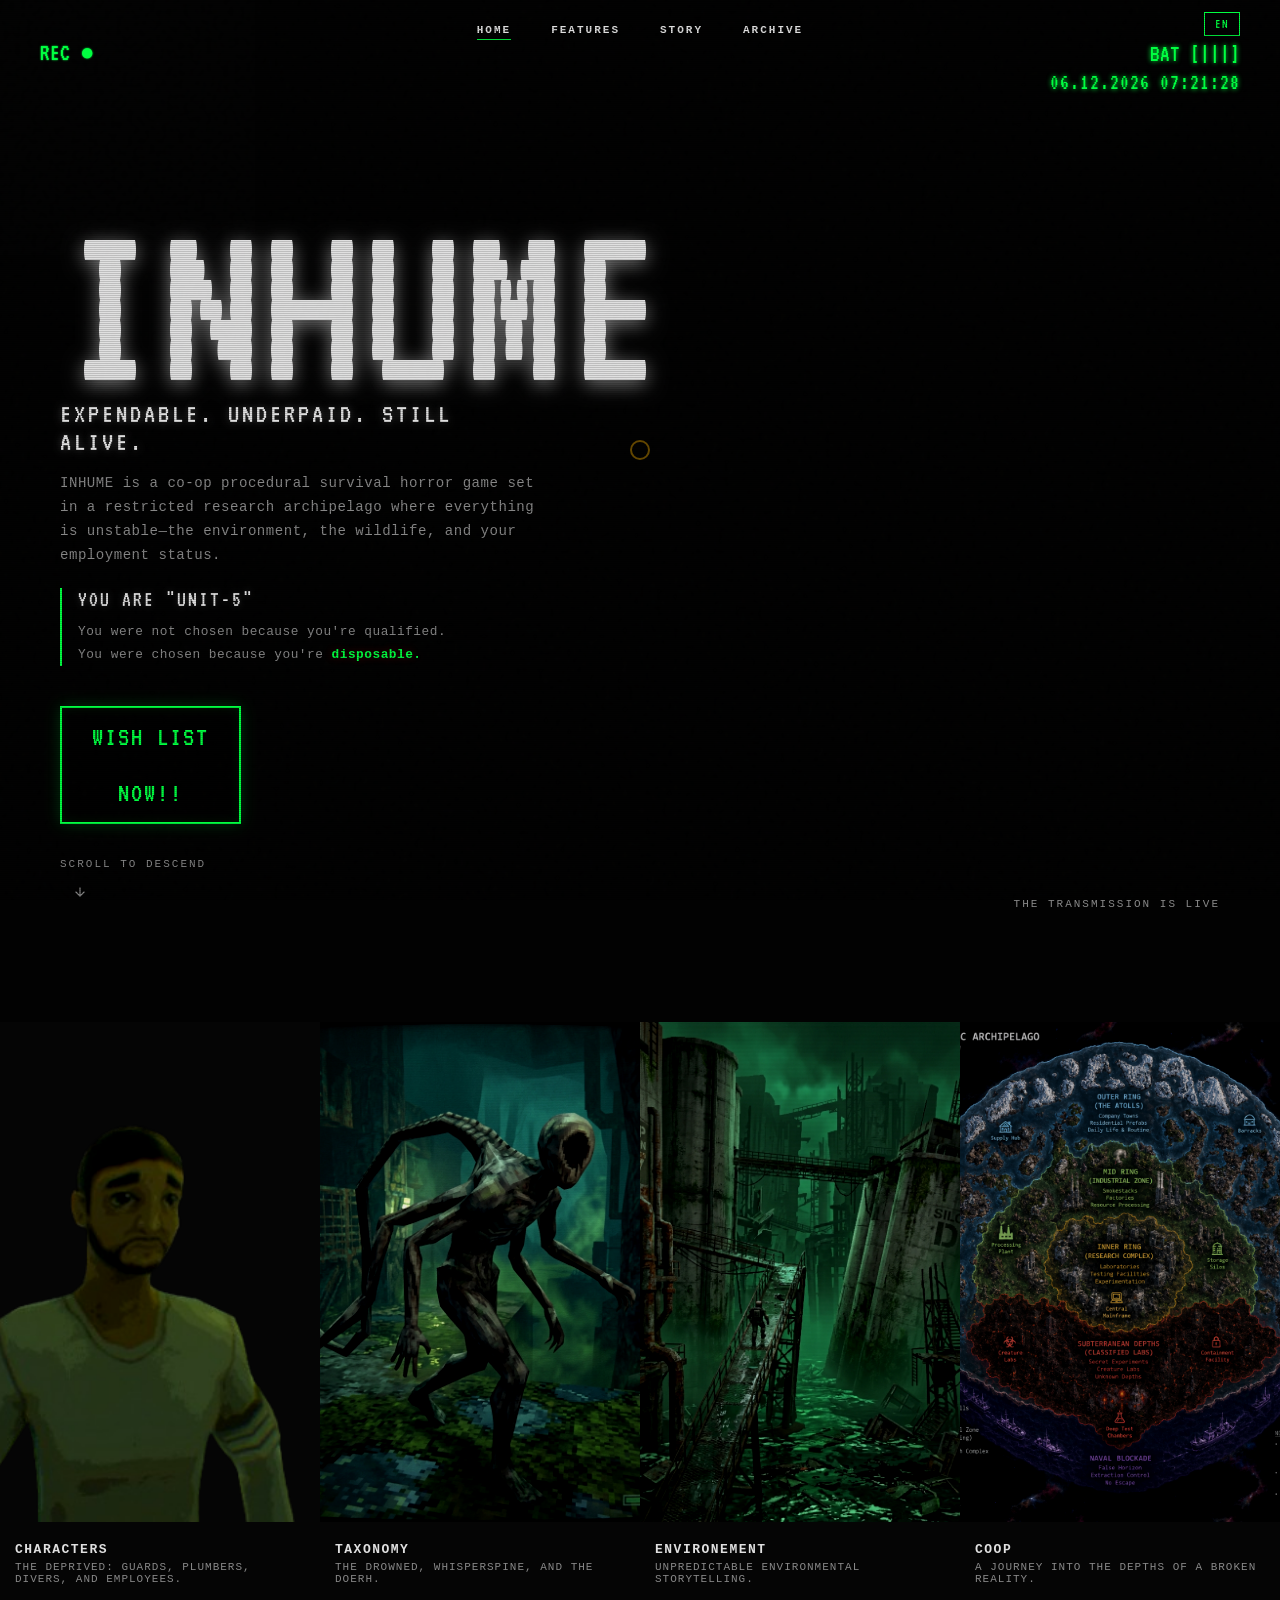
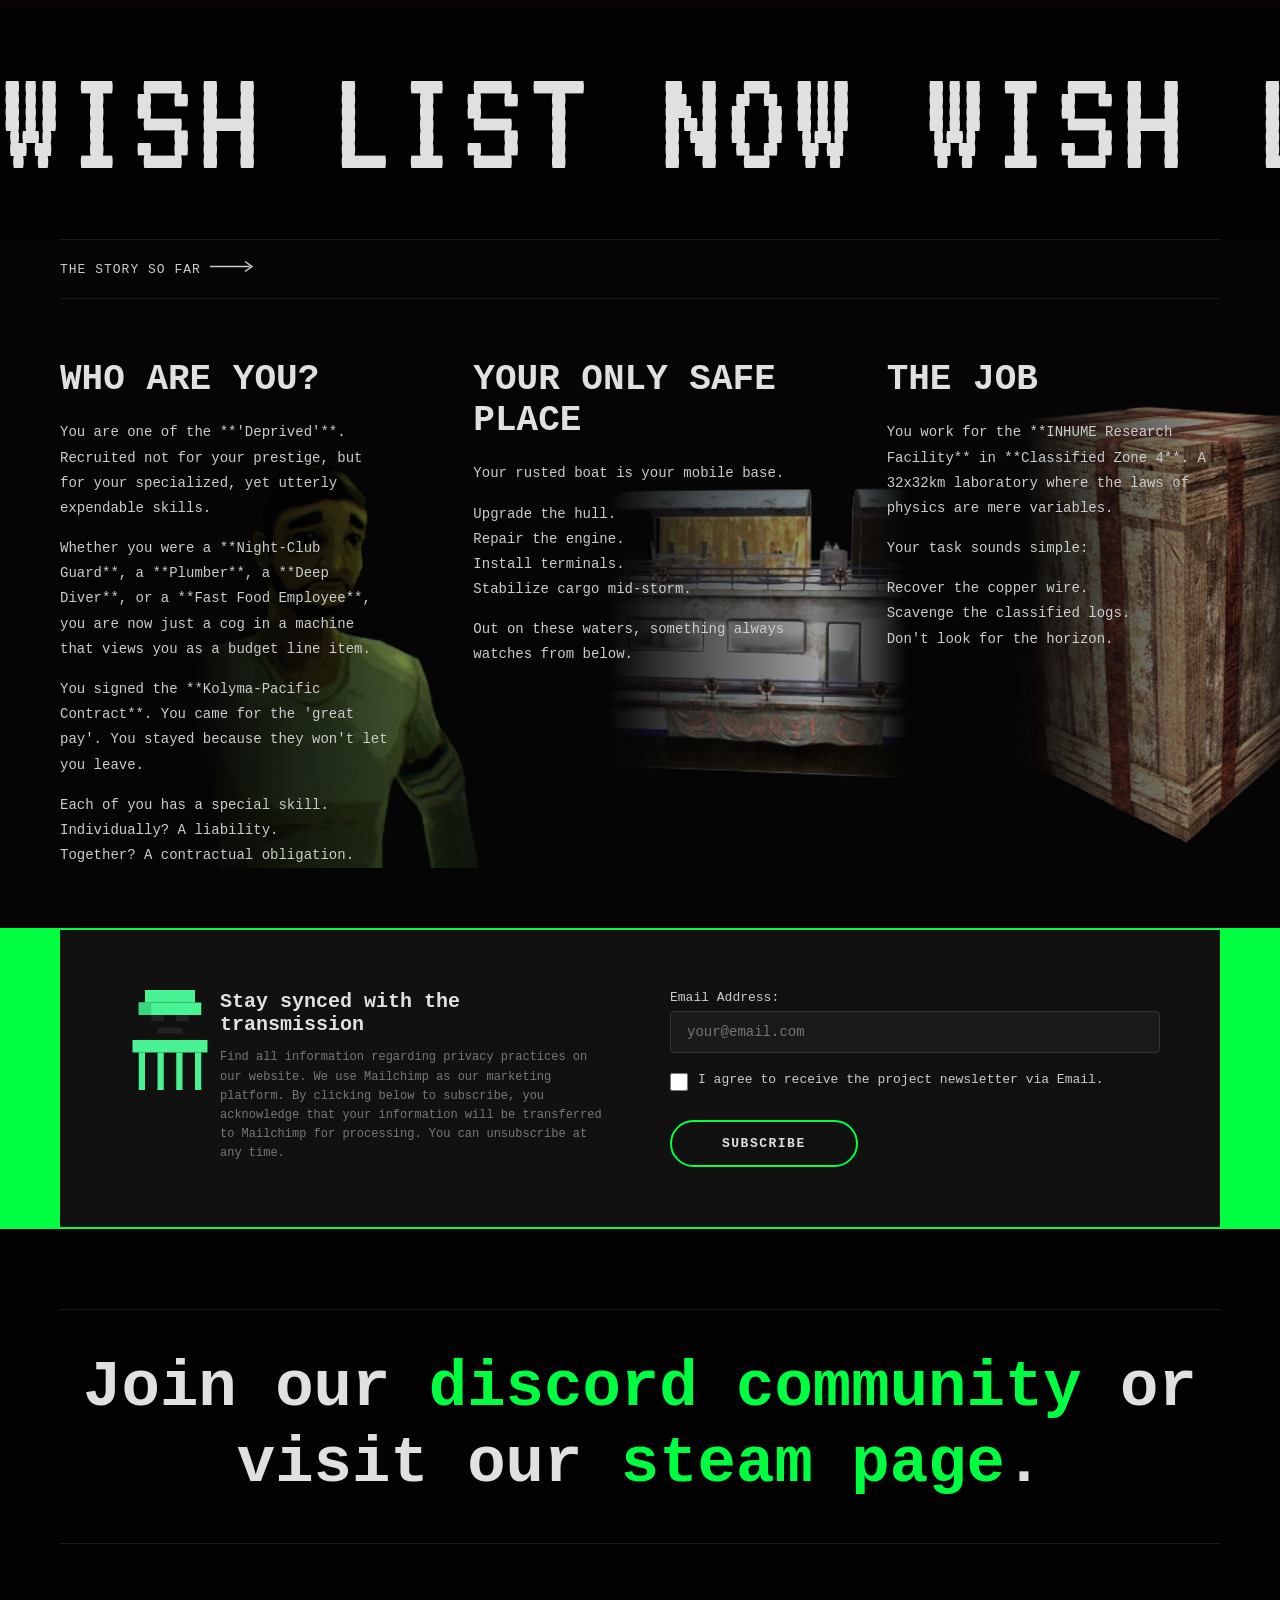
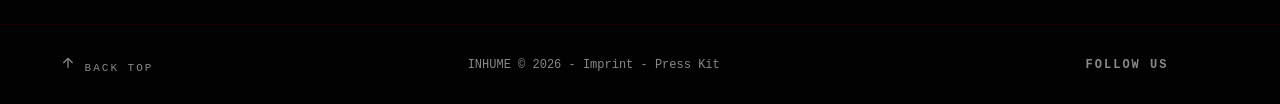
==== index.html @ c9b4ab90 "Integrate Lore Archive and assets" ====
<!DOCTYPE html>
<html lang="en">

<head>
    <meta charset="UTF-8">
    <meta name="viewport" content="width=device-width, initial-scale=1.0">
    <title>INHUME – Experience the haunting atmosphere.</title>
    <meta name="description" content="Welcome to INHUME. Explore our latest projects and step into the digital void.">
    <link rel="preconnect" href="https://fonts.googleapis.com">
    <link rel="preconnect" href="https://fonts.gstatic.com" crossorigin>
    <link
        href="https://fonts.googleapis.com/css2?family=VT323&family=Space+Mono:ital,wght@0,400;0,700;1,400&family=Courier+Prime:ital,wght@0,400;0,700;1,400&family=Jura:wght@700&display=swap"
        rel="stylesheet">
    <link rel="stylesheet" href="https://cdnjs.cloudflare.com/ajax/libs/font-awesome/6.5.1/css/all.min.css">
    <link rel="stylesheet" href="style.css">
    <link rel="icon" type="image/png" href="GameIcon.png">
</head>

<body>

    <!-- Custom Cursor -->
    <div id="magic-cursor">
        <div id="cursor-ball"></div>
    </div>

    <!-- Header -->
    <header id="header">
        <div class="header-container">
            <!-- Navigation -->
            <nav class="main-nav">
                <ul>
                    <li><a href="javascript:void(0)" class="active" data-view="home" data-hover="Home" data-i18n="nav_home">Home</a></li>
                    <li><a href="#games" data-view="home" data-hover="Features" data-i18n="nav_features">Features</a></li>
                    <li><a href="#about" data-view="home" data-hover="Story" data-i18n="nav_story">Story</a></li>
                    <li><a href="javascript:void(0)" data-view="lore" data-hover="Archive" data-i18n="nav_archive">Archive</a></li>
                </ul>
            </nav>
            <div class="header-right">
                <button id="lang-toggle" class="lang-toggle">
                    <span class="lang-text">EN</span>
                    <span class="lang-glitch"></span>
                </button>
            </div>
        </div>
    </header>

    <main id="home-view">
    <!-- Hero Section -->
    <section id="hero">
        <video class="hero-video-bg" autoplay muted loop playsinline preload="auto">
            <source src="./Screen Recording 2026-02-13 222545.mp4" type="video/mp4">
        </video>
        <div class="hero-video-overlay"></div>

        <!-- HUD Overlay -->
        <div class="hud-overlay">
            <div class="hud-rec">REC ●</div>
            <div class="hud-bat">
                <div class="bat-status">BAT [|||]</div>
                <div id="hud-datetime">00.00.0000 00:00:00</div>
            </div>
        </div>

        <div class="hero-content">
            <div class="hero-title-wrapper">
                <div class="hero-main-row">
                    <h1 class="hero-title" data-text="INHUME">
                        <span class="title-line">INHUME</span>
                    </h1>
                    <div class="hero-description">
                        <p class="hero-tagline" data-i18n="hero_tagline">Expendable. Underpaid. Still Alive.</p>
                        <p class="hero-blurb" data-i18n="hero_blurb">INHUME is a co-op procedural survival horror game
                            set in a restricted
                            research
                            archipelago where everything is unstable&mdash;the environment, the wildlife, and your
                            employment status.</p>
                        <div class="hero-unit-block">
                            <p class="hero-unit-label" data-i18n="hero_unit_label">You are "UNIT-5"</p>
                            <p class="hero-unit-line" data-i18n="hero_unit_line1">You were not chosen because you're
                                qualified.</p>
                            <p class="hero-unit-line"><span data-i18n="hero_unit_line2">You were chosen because you're
                                </span><span class="disposable-text" data-i18n="hero_unit_disposable">disposable.</span>
                            </p>
                        </div>
                    </div>
                    <a href="#" class="wishlist-btn">
                        <span data-i18n="wishlist_btn_top">WISH LIST</span><br><span
                            data-i18n="wishlist_btn_bottom">NOW!!</span>
                    </a>
                </div>
            </div>
        </div>
        <div class="hero-footer">
            <div class="hero-footer-left">
                <div class="scroll-indicator">
                    <span class="scroll-text" data-i18n="scroll_text">SCROLL TO DESCEND</span>
                    <span class="scroll-circle">
                        <svg width="14" height="14" viewBox="0 0 24 24" fill="none" stroke="currentColor"
                            stroke-width="2" stroke-linecap="round" stroke-linejoin="round">
                            <path d="M12 5v14M5 12l7 7 7-7" />
                        </svg>
                    </span>
                </div>
            </div>
            <div class="hero-footer-right">
                <span class="info-text" data-i18n="info_transmission">the transmission is live</span>
            </div>
        </div>
    </section>

    <!-- Games Portfolio Section -->
    <section id="games" class="games-section">
        <div class="portfolio-grid">
            <div class="portfolio-item" data-color="#e5da06">
                <a href="#" class="portfolio-link">
                    <div class="portfolio-image-wrapper">
                        <img src="character.png" alt="The Deprived"
                            loading="lazy">
                        <video class="portfolio-video"
                            src="./Screen Recording 2026-02-13 222545.mp4" muted loop
                            playsinline preload="none"></video>
                        <div class="portfolio-overlay"></div>
                    </div>
                    <div class="portfolio-caption">
                        <h3 class="portfolio-title" data-i18n="feat_chars_title">Characters</h3>
                        <span class="portfolio-category" data-i18n="feat_chars_desc">Psychological horror in a digital
                            purgatory.</span>
                    </div>
                </a>
            </div>
            <div class="portfolio-item" data-color="#fe3444">
                <a href="#" class="portfolio-link">
                    <div class="portfolio-image-wrapper">
                        <img src="ps1_whisperspine.png"
                            alt="Taxonomy" loading="lazy">
                        <video class="portfolio-video"
                            src="./Screen Recording 2026-02-13 222545.mp4" muted loop
                            playsinline preload="none"></video>
                        <div class="portfolio-overlay"></div>
                    </div>
                    <div class="portfolio-caption">
                        <h3 class="portfolio-title" data-i18n="feat_monst_title">Monsters</h3>
                        <span class="portfolio-category" data-i18n="feat_monst_desc">Found-footage perspective and VCR
                            artifacts.</span>
                    </div>
                </a>
            </div>
            <div class="portfolio-item" data-color="#fe3444">
                <a href="#" class="portfolio-link">
                    <div class="portfolio-image-wrapper">
                        <img src="sinking_silos.png"
                            alt="Environmental Storytelling" loading="lazy">
                        <video class="portfolio-video"
                            src="./Screen Recording 2026-02-13 222545.mp4" muted loop
                            playsinline preload="none"></video>
                        <div class="portfolio-overlay"></div>
                    </div>
                    <div class="portfolio-caption">
                        <h3 class="portfolio-title" data-i18n="feat_env_title">Environement</h3>
                        <span class="portfolio-category" data-i18n="feat_env_desc">Unpredictable environmental
                            storytelling.</span>
                    </div>
                </a>
            </div>
            <div class="portfolio-item" data-color="#3e83a3">
                <a href="#" class="portfolio-link">
                    <div class="portfolio-image-wrapper">
                        <img src="map.png"
                            alt="Digital Corruption" loading="lazy">
                        <video class="portfolio-video"
                            src="./Screen Recording 2026-02-13 222545.mp4" muted loop
                            playsinline preload="none"></video>
                        <div class="portfolio-overlay"></div>
                    </div>
                    <div class="portfolio-caption">
                        <h3 class="portfolio-title" data-i18n="feat_coop_title">COOP</h3>
                        <span class="portfolio-category" data-i18n="feat_coop_desc">A journey into the depths of a
                            broken reality.</span>
                    </div>
                </a>
            </div>
        </div>
    </section>

    <!-- Marquee Section -->
    <section class="marquee-section">
        <div class="marquee-track">
            <a href="#games" class="marquee-text" data-i18n="marquee_text">WISH LIST NOW WISH LIST NOW WISH LIST NOW
                WISH LIST NOW WISH LIST
                NOW&nbsp;</a>
            <a href="#games" class="marquee-text" data-i18n="marquee_text">WISH LIST NOW WISH LIST NOW WISH LIST NOW
                WISH LIST NOW WISH LIST
                NOW&nbsp;</a>
        </div>
    </section>

    <!-- About Link Bar -->
    <section class="about-link-section">
        <hr class="section-divider">
        <div class="about-link-content">
            <a href="lore.html" class="about-link-text">
                <span data-i18n="story_link">THE STORY SO FAR</span>
                <svg class="arrow-icon" width="50" height="13" viewBox="0 0 50 13">
                    <line x1="0" y1="6.5" x2="40" y2="6.5" stroke="currentColor" stroke-width="1.5" />
                    <polyline points="35,1.5 42,6.5 35,11.5" fill="none" stroke="currentColor" stroke-width="1.5" />
                </svg>
            </a>
        </div>
        <hr class="section-divider">
    </section>

    <section id="about" class="about-section">
        <div class="about-grid">
            <div class="about-col">
                <h2 class="about-heading" data-i18n="about_who_title">WHO ARE YOU?</h2>
                <p class="about-text" data-i18n="about_who_text1"> You had multiple different normal jobs.<br> They
                    didn't last long. Each of you
                    was
                    a failure. </p>
                <p class="about-text" data-i18n="about_who_text2"><br> Your team referred to as "UNIT-5"<br> is a
                    hastily assembled, underfunded,
                    <br>and highly dysfunctional crew of amateurs.
                </p>
                <p class="about-text" data-i18n="about_who_text3"> You applied for the risky job.<br> The illegal
                    one.<br> The one with “great pay.”
                </p>
                <p class="about-text" data-i18n="about_who_text4"> Each of you has a special skill.<br> Individually? A
                    liability.<br> Together? A
                    contractual obligation. </p>
                <div class="about-image">
                    <img src="character.png" alt="INHUME Characters" loading="lazy">
                </div>
            </div>
            <div class="about-col">
                <h2 class="about-heading" data-i18n="about_safe_title">YOUR ONLY SAFE PLACE</h2>
                <p class="about-text" data-i18n="about_safe_text1">Your rusted boat is your mobile base.</p>
                <p class="about-text" data-i18n="about_safe_text2">Upgrade the hull.<br>
                    Repair the engine.<br>
                    Install terminals.<br>
                    Stabilize cargo mid-storm.</p>
                <p class="about-text" data-i18n="about_safe_text3">Out on these waters, something always watches from
                    below.</p>
                <div class="about-image">
                    <img src="boat.png" alt="INHUME Boat" loading="lazy">
                </div>
            </div>
            <div class="about-col">
                <h2 class="about-heading" data-i18n="about_job_title">THE JOB</h2>
                <p class="about-text" data-i18n="about_job_text1">You work for the INHUME Research Facility.<br>
                    A company that conducts illegal experiments, buries evidence offshore, and calls it "logistics."</p>
                <p class="about-text" data-i18n="about_job_text2">Your task sounds simple:</p>
                <p class="about-text" data-i18n="about_job_text3">Deliver the crates.<br>
                    Maintain the boat.<br>
                    Don't die.</p>
                <div class="about-image">
                    <img src="box.png" alt="INHUME Crate" loading="lazy">
                </div>
            </div>
        </div>
    </section>

    <!-- Newsletter Section -->
    <section class="newsletter-section">
        <hr class="section-divider green">
        <hr class="section-divider green">
        <div class="newsletter-box">
            <div class="newsletter-inner">
                <div class="newsletter-grid">
                    <div class="newsletter-info">
                        <div class="newsletter-info-grid">
                            <div class="newsletter-icon">
                                <div class="pixel-character">
                                    <svg viewBox="0 0 80 100" xmlns="http://www.w3.org/2000/svg" width="100">
                                        <!-- Simple pixel character -->
                                        <rect x="20" y="0" width="40" height="10" fill="#49f292" />
                                        <rect x="15" y="10" width="50" height="10" fill="#49f292" />
                                        <rect x="15" y="10" width="10" height="10" fill="#3ad67f" />
                                        <rect x="25" y="20" width="10" height="5" fill="#222" />
                                        <rect x="45" y="20" width="10" height="5" fill="#222" />
                                        <rect x="30" y="30" width="20" height="5" fill="#222" />
                                        <rect x="10" y="40" width="60" height="10" fill="#49f292" />
                                        <rect x="30" y="50" width="5" height="30" fill="#49f292" />
                                        <rect x="45" y="50" width="5" height="30" fill="#49f292" />
                                        <rect x="15" y="50" width="5" height="30" fill="#49f292" />
                                        <rect x="60" y="50" width="5" height="30" fill="#49f292" />
                                    </svg>
                                </div>
                            </div>
                            <div class="newsletter-desc">
                                <h3 data-i18n="news_title">Stay synced with the transmission</h3>
                                <p class="newsletter-legal" data-i18n="news_legal">Find all information regarding
                                    privacy practices on our
                                    website. We use Mailchimp as our marketing platform. By clicking below to subscribe,
                                    you acknowledge that your information will be transferred to Mailchimp for
                                    processing. You can unsubscribe at any time.</p>
                            </div>
                        </div>
                    </div>
                    <div class="newsletter-form-wrapper">
                        <form class="newsletter-form" id="newsletter-form">
                            <div class="form-group">
                                <label for="email-input" data-i18n="news_email_label">Email Address:</label>
                                <input type="email" id="email-input" name="email" required placeholder="your@email.com">
                            </div>
                            <div class="form-checkbox">
                                <input type="checkbox" id="gdpr-consent" name="gdpr" required>
                                <label for="gdpr-consent" data-i18n="news_gdpr">I agree to receive the project
                                    newsletter via
                                    Email.</label>
                            </div>
                            <div class="form-submit">
                                <button type="submit" class="subscribe-btn">
                                    <span data-i18n="news_sub_btn">Subscribe</span>
                                </button>
                            </div>
                        </form>
                    </div>
                </div>
            </div>
        </div>
        <hr class="section-divider green">
        <hr class="section-divider green">
    </section>

    <!-- CTA Section -->
    <section class="cta-section">
        <hr class="section-divider dark">
        <h2 class="cta-heading">
            <span data-i18n="cta_join">Join our </span><a href="#" class="cta-link" data-i18n="cta_discord">discord
                community</a> <span data-i18n="cta_visit">or visit our </span><a href="#" class="cta-link"
                data-i18n="cta_steam">steam
                page</a>.
        </h2>
        <hr class="section-divider dark">
    </section>

    <!-- Footer -->
    <footer id="footer">
        <div class="footer-container">
            <div class="back-to-top" id="back-to-top">
                <svg width="16" height="16" viewBox="0 0 24 24" fill="none" stroke="currentColor" stroke-width="2">
                    <path d="M12 19V5M5 12l7-7 7 7" />
                </svg>
                <span data-i18n="back_top">Back Top</span>
            </div>
            <div class="footer-middle">
                <div class="copyright">
                    INHUME &copy; 2026 - <a href="#" data-i18n="footer_imprint">Imprint</a> - <a href="#"
                        data-i18n="footer_press">Press Kit</a>
                </div>
            </div>
            <div class="footer-socials">
                <div class="socials-trigger">
                    <span data-i18n="footer_follow">FOLLOW US</span>
                </div>
                <ul class="social-links">
                    <li><a href="#" target="_blank" rel="noopener" aria-label="X/Twitter"><i
                                class="fa-brands fa-x-twitter"></i></a></li>
                    <li><a href="#" target="_blank" rel="noopener" aria-label="YouTube"><i
                                class="fa-brands fa-youtube"></i></a></li>
                    <li><a href="#" target="_blank" rel="noopener" aria-label="TikTok"><i
                                class="fa-brands fa-tiktok"></i></a></li>
                    <li><a href="#" target="_blank" rel="noopener" aria-label="Instagram"><i
                                class="fa-brands fa-instagram"></i></a></li>
                    <li><a href="#" target="_blank" rel="noopener" aria-label="Bluesky"><i
                                class="fa-brands fa-bluesky"></i></a></li>
                </ul>
            </div>
        </div>
    </footer>
    </main>

    <main id="lore-view" class="view-hidden">
        <div class="document-container">
            <div class="header-block">
                <h1 class="company-logo"><a href="javascript:void(0)" class="back-to-home" style="color: inherit; text-decoration: none;">INHUME</a></h1>
                <div class="doc-meta">
                    <div>ARCHIVE ID: INH-77X-92</div>
                    <div>STATUS: CLASSIFIED</div>
                    <div>SUBJECT: GLOBAL RECONNAISSANCE</div>
                    <div style="margin-top: 10px;"><a href="javascript:void(0)" class="back-to-home" style="color: #4ade80; text-decoration: underline;">[ RETURN TO MAIN TERMINAL ]</a></div>
                </div>
            </div>

            <!-- Sector Map Section -->
            <div style="margin-bottom: 5rem; text-align: center; background: rgba(0,0,0,0.4); padding: 2rem; border: 1px dashed #4ade80;">
                <h3>SATELLITE SECTOR SCHEMA // TOP-DOWN DISPATCH</h3>
                <img src="map.png" alt="Sector Map" style="max-width: 100%; border: 2px solid #22c55e; margin-top: 1rem; box-shadow: 0 0 30px rgba(34, 197, 94, 0.2);">
            </div>

            <div class="grid-layout">
                <div class="text-column">
                    <h2>INCIDENT REPORT: THE ANOMALOUS SECTOR</h2>
                    <p>Initial survey of the designated sector revealed terrain generation inconsistent with known physical models. Massive, sheer spires of land rise vertically from a motionless dark, toxic ocean. This environment, internally referred to as the <strong>Voxel Archipelago</strong>, defies traditional geological formation.</p>
                    
                    <div class="alert-box">
                        WARNING: Environmental Toxicity Levels are Critical. Exposure to the ocean triggers the "Drowning Paradox" event.
                    </div>

                    <p>The island chains appear to shift algorithmically. Navigation relies entirely on line-of-sight and corporate-issued compass arrays which frequently fail. The water is inhabited. Do not engage without heavy ordnance.</p>
                    
                    <table class="stat-table">
                        <tr><th colspan="2" style="text-align:center;">ENVIRONMENTAL HAZARDS</th></tr>
                        <tr><th>Toxicity Level</th><td>94.2% (Corrosive)</td></tr>
                        <tr><th>Atmosphere</th><td>Heavy Fog / Spores</td></tr>
                        <tr><th>Voxel Instability</th><td>High Variance</td></tr>
                        <tr><th>Extraction Status</th><td>Offline</td></tr>
                    </table>
                </div>
                
                <div class="sidebar">
                    <div class="retro-img-container">
                        <img src="605855459_869246712155426_5123750989642651270_n.jpg" alt="Archipelago">
                        <div class="caption">CAM-04: Deep Sea Spire Formation</div>
                    </div>
                    <table class="stat-table">
                        <tr><th colspan="2" style="text-align:center;">SECTOR DATA</th></tr>
                        <tr><th>Zone Status</th><td>Quarantined</td></tr>
                        <tr><th>Hazard Level</th><td>Omega-Class</td></tr>
                        <tr><th>Terrain Type</th><td>Voxel / Industrial Ruins</td></tr>
                        <tr><th>Worker Survival Rate</th><td>8.1%</td></tr>
                    </table>
                </div>
            </div>

            <h2>I. TAXONOMY OF THE INHUMED</h2>
            <p>The local fauna has undergone severe speculative evolution. Below is a compiled taxonomy of verified entities. Field agents must memorize these profiles.</p>

            <!-- DOERH -->
            <div class="grid-layout">
                <div class="sidebar">
                    <div class="retro-img-container">
                        <img src="NewDoerh.png" alt="The Doerh">
                        <div class="caption">Subject ID: The Doerh</div>
                    </div>
                    <table class="stat-table">
                        <tr><th colspan="2" style="text-align:center;">HARVEST YIELD</th></tr>
                        <tr><th>Biomass</th><td>700 kg</td></tr>
                        <tr><th>Industrial Value</th><td>Low</td></tr>
                        <tr><th>Usable Organs</th><td>Ocular Fluid (Toxic)</td></tr>
                    </table>
                </div>
                <div class="text-column">
                    <h3>Entity: THE DOERH</h3>
                    <p>A towering, lumbering humanoid entity. Its most distinguishing feature is the complete absence of a distinct head or neck; instead, a massive human face spans the entirety of its rounded torso. Note the bulky legs, large hands, and shiny big eyes.</p>
                    <table class="stat-table">
                        <tr><th>Classification</th><td>Giant / Terrestrial Mutagen</td></tr>
                        <tr><th>Behavior</th><td>Territorial, Melancholic</td></tr>
                        <tr><th>Threat Level</th><td>High (Blunt Force)</td></tr>
                    </table>
                </div>
            </div>

            <!-- DOERH VARIANT -->
            <div class="grid-layout">
                <div class="text-column">
                    <h3>Sub-species: THE BELL-BODY DOERH</h3>
                    <p>A rare structural variant of the standard Doerh. Unlike the primary specimen, the facial features are recessed into a conical, metallic-textured upper torso resembling an industrial bell. This variant exhibits elongated, spindly limbs and is typically found in deep subterranean maintenance tunnels.</p>
                    <table class="stat-table">
                        <tr><th>Classification</th><td>Giant / Subterranean Variant</td></tr>
                        <tr><th>Behavior</th><td>Passive, Observation-Focused</td></tr>
                        <tr><th>Threat Level</th><td>Moderate (Acoustic Shock)</td></tr>
                    </table>
                </div>
                <div class="sidebar">
                    <div class="retro-img-container">
                        <img src="doerh_variant.png" alt="Doerh Bell Variant">
                        <div class="caption">Subject ID: Bell-Body Variant</div>
                    </div>
                </div>
            </div>

            <!-- DROWNED -->
            <div class="grid-layout">
                <div class="text-column">
                    <h3>Entity: THE DROWNED</h3>
                    <p>Victims of the Drowning Paradox. Heavily armored entities, encased entirely in deep-sea coral and rusty scrap. They wield crude, hardened spears made from ship wreckage.</p>
                    <table class="stat-table">
                        <tr><th>Classification</th><td>Corrupted / Aquatic</td></tr>
                        <tr><th>Behavior</th><td>Hostile, Relentless</td></tr>
                        <tr><th>Threat Level</th><td>Severe</td></tr>
                    </table>
                </div>
                <div class="sidebar">
                    <div class="retro-img-container">
                        <img src="ps1_drowned.png" alt="The Drowned">
                        <div class="caption">Subject ID: The Drowned</div>
                    </div>
                </div>
            </div>

            <!-- WHISPERSPINE -->
            <div class="grid-layout">
                <div class="sidebar">
                    <div class="retro-img-container">
                        <img src="ps1_whisperspine.png" alt="Whisperspine">
                        <div class="caption">Subject ID: Whisperspine</div>
                    </div>
                </div>
                <div class="text-column">
                    <h3>Entity: WHISPERSPINE</h3>
                    <p>An incredibly thin creature with a backward-bending spine. Navigates using echolocation and mimics proximity chat to lure victims into the dark.</p>
                    <table class="stat-table">
                        <tr><th>Classification</th><td>Aberrant / Mimic</td></tr>
                        <tr><th>Behavior</th><td>Stalking</td></tr>
                        <tr><th>Threat Level</th><td>Extreme</td></tr>
                    </table>
                </div>
            </div>

            <!-- SALT AND DOUGH -->
            <div class="grid-layout">
                <div class="text-column">
                    <h3>Entity: BEING OF SALT AND DOUGH</h3>
                    <p>A conical entity composed of lumpy dough and sharp crystals. Moves silently across the voxel terrain, performing undecipherable rituals near toxic waste.</p>
                    <table class="stat-table">
                        <tr><th>Classification</th><td>Construct / Ritualistic</td></tr>
                        <tr><th>Behavior</th><td>Docile unless interrupted</td></tr>
                        <tr><th>Threat Level</th><td>Moderate</td></tr>
                    </table>
                </div>
                <div class="sidebar">
                    <div class="retro-img-container">
                        <img src="ps1_salt_dough.png" alt="Salt and Dough">
                        <div class="caption">Subject ID: Salt & Dough</div>
                    </div>
                </div>
            </div>

            <!-- THE SLUG -->
            <div class="grid-layout">
                <div class="sidebar">
                    <div class="retro-img-container">
                        <img src="boat.png" alt="The Slug placeholder">
                        <div class="caption">Subject ID: The Slug</div>
                    </div>
                </div>
                <div class="text-column">
                    <h3>Entity: THE SLUG</h3>
                    <p>A three-meter-tall molluscan humanoid that has evolved to thrive in the Bio-Sludge Atolls. Originally the result of experimental 'Waste Management' organisms, these creatures consumed enough human DNA from the cafeteria runoff to develop a terrifyingly inquisitive face.</p>
                    <table class="stat-table">
                        <tr><th>Classification</th><td>Marine / Mutagenic</td></tr>
                        <tr><th>Behavior</th><td>Chemical Sifting, Inquisitive</td></tr>
                        <tr><th>Threat Level</th><td>Moderate (Corrosive Mucus)</td></tr>
                    </table>
                </div>
            </div>

            <!-- FUNGI PEOPLE -->
            <div class="grid-layout">
                <div class="text-column">
                    <h3>Entity: FUNGI PEOPLE</h3>
                    <p>The most varied and communal threat in the archipelago. They do not eat; they digest the atmosphere. Their presence is usually signaled by a sweet, rot-like smell. They communicate through subsonic 'pings' and gather in hundreds to 'compost' intruders.</p>
                    <table class="stat-table">
                        <tr><th>Classification</th><td>Spore-Cycle / Global</td></tr>
                        <tr><th>Behavior</th><td>Collective Composting</td></tr>
                        <tr><th>Threat Level</th><td>Low (Swarm Risk)</td></tr>
                    </table>
                </div>
                <div class="sidebar">
                    <div class="retro-img-container">
                        <img src="character.png" alt="Fungi People placeholder">
                        <div class="caption">Subject ID: Fungi People</div>
                    </div>
                </div>
            </div>

            <h2>II. COMBAT & ENCOUNTER PROTOCOLS</h2>
            <table class="data-table">
                <thead>
                    <tr>
                        <th>Entity Code</th>
                        <th>Common Name</th>
                        <th>Engagement Range</th>
                        <th>Authorized Action</th>
                        <th>Expected Mortality</th>
                    </tr>
                </thead>
                <tbody>
                    <tr><td>DRW-01</td><td>The Drowned</td><td>&lt; 50 meters</td><td>Retreat to High Ground</td><td>80%</td></tr>
                    <tr><td>DOE-04</td><td>The Doerh</td><td>&lt; 100 meters</td><td>Deploy Distraction Flare</td><td>40%</td></tr>
                    <tr><td>WSP-99</td><td>Whisperspine</td><td>Audio Contact Only</td><td>Apply Earplugs, Evacuate</td><td>95%</td></tr>
                    <tr><td>SAD-12</td><td>Being of Salt and Dough</td><td>&lt; 10 meters</td><td>Maintain Observation</td><td>5%</td></tr>
                </tbody>
            </table>

            <div style="border-top: 1px dashed #166534; padding-top: 2rem; margin-top: 4rem;">
                <h2 style="margin-top: 4rem; text-align: center;">III. FIELD TRANSCRIPT: LOGISTICS OF THE DAMNED</h2>
                
                <div style="max-width: 900px; margin: 0 auto;">
                    <p style="text-align: center; color: #22c55e; font-style: italic;">Recovered Archive: April 30, 2026 // Lead Systems Architect<br>
                    Status: RECONSTRUCTED FROM FRAGMENTED DATA TAPES</p>

                    <h3>CHAPTER 1: THE KOLYMA-PACIFIC CONTRACT</h3>
                    <p>The Kolyma-Pacific Archipelago was never meant to be a permanent home. To the outside world, it was an ambitious deep-sea oil and mining venture. To the administrative mainframe of The Company, it was designated as Classified Zone 4: a 32x32km laboratory for the most aggressive experiments in corporate history.</p>
                    <p>The labor force for Zone 4 was not recruited from prestigious universities or elite military units. Instead, The Company targeted the ”Deprived”. These were individuals from separate fields whose specialized skills were as valuable as they were expendable.</p>
                    
                    <ul style="list-style-type: square; color: #6ee7b7; padding-left: 1.5rem;">
                        <li><strong>The Night-Club Guard:</strong> Hired for their passive ability, ”Unflinching Presence,” allowing them to body-block threats without knockback.</li>
                        <li><strong>The Plumber:</strong> A ”Pocket Engineer” capable of highlighting valves and wires, essential for maintaining the subterranean infrastructure.</li>
                        <li><strong>The Deep Diver:</strong> Trained to work ”Under Pressure” without oxygen, claiming comfort in the silence of the dark.</li>
                        <li><strong>The Fast Food Employee:</strong> Valued for their ”Happy Meal” passive, providing sanity recovery even in the most unsettling nautical environments.</li>
                    </ul>

                    <h3>CHAPTER 1.4: THE EXTRACTION MANDATE</h3>
                    <p>Workers were told their primary mission was the recovery of copper wire and classified scavenged logs. They were informed that ”The cargo fights back,” and that the extraction was the boss fight.</p>
                    <p>This narrative was a mask. The Company didn’t send Unit 5 to save the world; they sent them because their replacement was already on the helicopter. You were never the hero; you were a budget line item.</p>

                    <h3>CHAPTER 2: LIFE IN THE ATOLLS</h3>
                    <p>Before the Tuesday Incident, the Kolyma-Pacific Archipelago was a monument to the mundane. The Company utilized ”Voxel Stamping” to nest hand-crafted residential and commercial prefabs into the procedural hillsides. To the personnel, these islands were not a military zone, but a series of ”Company Towns” designed to simulate a life of routine in an otherwise hostile environment.</p>
                    
                    <p><strong>The Architecture of Mundanity:</strong> Life in the Atolls was an exercise in the ”Art of the Fake.” The buildings—barracks, fast-food joints, and supply hubs—were constructed as modular prefabs. This stylized architecture allowed the Company to maintain a ”goofy” silhouette for character recognition while bathing the environment in gritty, atmospheric lighting to mask the underlying decay.</p>

                    <h3>CHAPTER 3: THE CLASSIFIED MANDATE</h3>
                    <p>While the Atolls provided a hollow simulation of comfort, the islands’ foundations were rotting with industrial secrets. Beyond the ”Logistics of the Damned” visible to the low-level workers, the Company executed a classified mandate that viewed the laws of physics and ethics as mere variables to be exploited for a higher bottom line.</p>
                    
                    <p><strong>The Subterranean Breach:</strong> The deep-sea drilling project was never intended for oil extraction; it was a focused search for a ”Pocket of Non-Space” located deep within the voxel crust. Experimental thermal-cutting tools were used to pierce the bedrock, regardless of the geological instability reported by the Plumber teams.</p>

                    <h3>CHAPTER 4: THE 03:00 ALARM</h3>
                    <p>The transition from a ”Cozy Horror” tension to a literal nightmare occurred at precisely 03:00 on a Tuesday. The ”Tuesday Incident” was not a single explosion, but a localized rupture of physics that occurred when the deep-crust drill at the center of the archipelago pierced a pocket of non-space.</p>
                    <p>To the workers on the graveyard shift, the first sign was not sound, but the sky—the horizon turned a permanent, sickly emerald glow, and the radioactive green fog became so thick it physically muffled the sound of the emergency sirens.</p>

                    <h3>CHAPTER 5: THE SANITIZATION PROTOCOL</h3>
                    <p>The Company’s response to the Tuesday Incident was governed by a single guiding principle: ”You are not the hero. You are a budget line item.” While the personnel in the Atolls looked to the sea for rescue, the Executives were already executing the Sanitization Protocol.</p>
                    <p><strong>The Executive Flight:</strong> The evacuation was never intended for the labor force. As reality destabilized, the wealthy managers and lead scientists boarded private helicopters and sealed the facilities behind them. The heavy blast doors of the bunkers were locked from the outside, trapping the workforce in sectors that were rapidly being overtaken by mutated flora and radioactive fauna.</p>

                    <h3>CHAPTER 6: THE GHOST IN THE MACHINE</h3>
                    <p>As the official Company communications went dark, the surviving personnel utilized their technical skills to hack the 1980s CRT terminals scattered across the ruins. They transformed the archipelago’s infrastructure of deception into a desperate survivor network known as the **BBS Network**.</p>
                    <p><strong>The Credit Economy:</strong> Survivors utilized magnetic corporate ID badges to track a localized digital currency, trading ”Credits” for essential survival items like D-Cell batteries and fuel. Terminals are now used to post contracts between survivors, ranging from plumbing repairs in toxic sectors to the dangerous retrieval of classified data tapes.</p>

                    <h3>CHAPTER 7: FIELD TAXONOMY SUMMARY</h3>
                    <table class="data-table">
                        <thead>
                            <tr>
                                <th>Entity Name</th>
                                <th>Classification</th>
                                <th>Primary Biome</th>
                                <th>Threat</th>
                                <th>Key Behavior</th>
                            </tr>
                        </thead>
                        <tbody>
                            <tr><td>Drowned</td><td>Benthic / Industrial</td><td>Sinking Silos</td><td>High</td><td>Heavy Melee / Sentries</td></tr>
                            <tr><td>Slug</td><td>Marine / Mutagenic</td><td>Bio-Sludge Atolls</td><td>Moderate</td><td>Chemical Sifting</td></tr>
                            <tr><td>Fungi People</td><td>Spore-Cycle</td><td>Global (High Humidity)</td><td>Low/Swarm</td><td>Collective Composting</td></tr>
                            <tr><td>Whisperspine</td><td>Acoustic Stalker</td><td>Dark / Silent Sectors</td><td>Moderate</td><td>Mimetic Voice Hijacking</td></tr>
                            <tr><td>Salt and Dough</td><td>Alchemical Husk</td><td>Residential Ruins</td><td>Low</td><td>Radar Interference</td></tr>
                            <tr><td>Doerh</td><td>Fused Management</td><td>Industrial Ring</td><td>Extreme</td><td>Performance Audit Stun</td></tr>
                            <tr><td>Argemione</td><td>Radiotrophic Fauna</td><td>Ground Zero</td><td>Neutral</td><td>Heavy Metal Filtering</td></tr>
                            <tr><td>Moss Monkey</td><td>Surface Scavenger</td><td>Ash Perimeter</td><td>Friendly</td><td>Battery/Scrip Trading</td></tr>
                        </tbody>
                    </table>

                    <!-- BIOME 1: ASH PERIMETER -->
                    <div class="grid-layout" style="margin-top: 4rem;">
                        <div class="text-column">
                            <h3>CHAPTER 10: THE ASH PERIMETER (TIER 1)</h3>
                            <p>The outermost ring represents the ”Great Deception.” It is the most deceptively ”normal” sector, serving as the buffer between the infinite water blockade and the industrial rot of the interior.</p>
                            <p>The islands are characterized by low-sloping hills and monochrome beaches. The ground is composed of a soft, shifting carpet of gray soot, often several meters deep. This ”soot-soil” acts as a natural acoustic dampener; footsteps are swallowed entirely, creating an eerie, unnatural silence.</p>
                            <p>The weather is defined by the ”Dry Rain”—a constant, heavy fallout of radioactive ash. The sky is a perpetual twilight of bruised purple and charcoal gray. Visibility is moderately high, but the air is biologically abrasive.</p>
                        </div>
                        <div class="sidebar">
                            <div class="retro-img-container">
                                <img src="ash_perimeter.png" alt="Ash Perimeter Biome">
                                <div class="caption">SECTOR-01: THE ASH PERIMETER</div>
                            </div>
                            <div style="font-size: 0.8rem; color: #ef4444; border: 1px solid #ef4444; padding: 5px; text-align: center;">
                                WARNING: ASH-INHALATION RISK HIGH
                            </div>
                        </div>
                    </div>

                    <!-- BIOME 2: SINKING SILOS -->
                    <div class="grid-layout" style="margin-top: 4rem;">
                        <div class="sidebar">
                            <div class="retro-img-container">
                                <img src="sinking_silos.png" alt="Sinking Silos Biome">
                                <div class="caption">SECTOR-02: THE SINKING SILOS</div>
                            </div>
                        </div>
                        <div class="text-column">
                            <h3>CHAPTER 11: THE SINKING SILOS (TIER 2)</h3>
                            <p>As the player pushes inward, the soft soot gives way to the brutalist concrete and rusted iron of Tier 2. This is the industrial engine of the Company, now collapsing under the weight of its own failures.</p>
                            <p>During the Tuesday Incident, the spacetime rupture at Ground Zero caused a ”Density Sink,” where the bedrock physically liquefied. Multi-ton concrete silos are actively, albeit slowly, sinking into the voxel seabed.</p>
                            <p>The atmosphere is a thick, dark soup of oil mist and radioactive vapor. The water reflects a sickly emerald glow from the sky. The humidity is highly corrosive; untreated steel boat hulls will show visible pitting within hours.</p>
                        </div>
                    </div>

                    <!-- BIOME 3: CRYO-WASTES -->
                    <div class="grid-layout" style="margin-top: 4rem;">
                        <div class="text-column">
                            <h3>CHAPTER 12: THE CRYO-WASTES (TIER 3)</h3>
                            <p>Tier 3 represents a sudden and violent shift. The transition from the emerald heat of the Silos to the sub-zero permafrost of the Wastes is instantaneous, marked by the ”Coolant Line Wall.”</p>
                            <p>The islands here are jagged pillars of frozen voxel-mud, ice, and scrap metal. The ground is slick with ”Black Ice”—a mixture of frozen oil and seawater. The terrain is filled with deep ice-cracks and ”Cold-Welded” ruins where industrial equipment has been fused into the ice in mid-operation.</p>
                            <p>The weather is a relentless, high-pressure blizzard. The howling winds create ”Audio Isolation,” making it impossible to hear anything more than a meter away—a state weaponized by the Whisperspine.</p>
                        </div>
                        <div class="sidebar">
                            <div class="retro-img-container">
                                <img src="cryo_wastes.png" alt="Cryo-Wastes Biome">
                                <div class="caption">SECTOR-03: THE CRYO-WASTES</div>
                            </div>
                        </div>
                    </div>

                    <!-- BIOME 4: GROUND ZERO -->
                    <div class="grid-layout" style="margin-top: 4rem;">
                        <div class="sidebar">
                            <div class="retro-img-container">
                                <img src="ground_zero.png" alt="Ground Zero Biome">
                                <div class="caption">SECTOR-00: GROUND ZERO</div>
                            </div>
                        </div>
                        <div class="text-column">
                            <h3>CHAPTER 13: GROUND ZERO (THE HEART)</h3>
                            <p>The center of the archipelago is no longer part of our reality. It is the site of the original 1988 breach, where the Company’s greed finally pierced the veil of non-space.</p>
                            <p>The islands are a pulsating, deep-red nightmare of bio-organic fusion. The sand has been vitrified into ”Voxel Glass”—jagged, translucent shards that glow with inner rhythmic light. Gravity here is merely a suggestion; water flows in reverse spirals, and boulders drift lazily through the air.</p>
                            <p>The sky is a permanent, swirling tear in reality. Spacetime hazards are constant; survivors may experience ”Time-Slips” or ”Position-Swaps” where they are suddenly teleported several meters in a random direction.</p>
                        </div>
                    </div>

                    <h3>CHAPTER 14: THE HUMAN DEBRIS (RECOVERED LOGS)</h3>
                    <div style="background: rgba(0,0,0,0.3); border-left: 2px solid #4ade80; padding: 1.5rem; margin: 2rem 0;">
                        <p><strong>Audio Log: Cassette #088-B (Recovered from Silo 4)</strong></p>
                        <p style="font-style: italic; color: #a5f3fc;">”It’s... it’s still Tuesday, isn’t it? The watch says Tuesday. The terminal says Tuesday. But I’ve been in this crawlspace for at least forty hours. The pressure valves aren’t whistling anymore; they’re screaming. And it’s not steam. It’s this green... mist. It smells like copper and old meat... Something is coming up through the pipes. It’s got too many fingers.”</p>
                    </div>

                    <h3>CHAPTER 15: THE ESCAPE THEORY</h3>
                    <p>Within the BBS network, the ”Secret Brokers” trade in the ”Escape Theory”—the speculative science of how to breach the Company’s infinite blockade. They maintain that the naval blockade is a ”Signature-Based” system. The only way to leave is to physically alter your boat’s ”Signature” at the Central Mainframe.</p>
                    <p><strong>The Drowning Paradox:</strong> The Brokers hypothesize that the outer radius is a spacetime ”loop.” When a vessel reaches the 16km mark without the proper ”Clock Out” code, the anomaly simply resets the vessel’s position to 100 meters below the surface. You don’t sink; you are simply repositioned into the abyss.</p>

                    <p style="text-align: center; margin-top: 4rem; color: #ef4444; font-weight: bold; border: 1px solid #ef4444; padding: 1rem;">
                        — END OF RECORD —<br>
                        PROPERTY OF THE COMPANY. UNAUTHORIZED REPRODUCTION WILL RESULT IN IMMEDIATE TERMINATION.
                    </p>
                </div>

            </div>


            <div style="text-align: center; color: #166534; margin-top: 4rem; font-size: 0.8rem;">
                DOCUMENT END. UNAUTHORIZED REPRODUCTION WILL RESULT IN IMMEDIATE TERMINATION.
            </div>
        </div>
    </main>

    <script src="script.js"></script>
</body>

</html>
---- style.css ----
/* ============================================
   INHUME WEBSITE - STYLE.CSS
   ============================================ */

/* ---------- Reset & Base ---------- */
*,
*::before,
*::after {
    margin: 0;
    padding: 0;
    box-sizing: border-box;
}

:root {
    --primary: #00ff41;
    --primary-glow: rgba(0, 255, 65, 0.4);
    --dark: #050505;
    --darker: #020202;
    --light: #0a0a0a;
    --white: #e0e0e0;
    --text-light: #cccccc;
    --text-muted: #888888;
    --font-main: 'Consolas', 'Monaco', 'Courier New', monospace;
    --font-display: 'VT323', monospace;
    --blood: #00ff41;
}

html {
    scroll-behavior: smooth;
}

body {
    font-family: var(--font-main);
    background: var(--darker);
    color: var(--white);
    overflow-x: hidden;
    -webkit-font-smoothing: antialiased;
    image-rendering: auto;
}

/* CRT Scanlines */
html::before {
    content: '';
    position: fixed;
    inset: 0;
    background: repeating-linear-gradient(0deg,
            rgba(0, 0, 0, 0.15),
            rgba(0, 0, 0, 0.15) 1px,
            transparent 1px,
            transparent 2px);
    pointer-events: none;
    z-index: 9998;
    background-size: 100% 4px;
    animation: scanline-scroll 10s linear infinite;
}

/* HUD Overlay (REC + Battery) */
.hud-overlay {
    position: absolute;
    top: 40px;
    left: 40px;
    right: 40px;
    bottom: auto;
    pointer-events: none;
    z-index: 10000;
}

.hud-rec {
    position: absolute;
    top: 0;
    left: 0;
    font-family: var(--font-display);
    font-size: 24px;
    color: var(--primary);
    text-shadow: 0 0 2px var(--primary);
    animation: blink 2s steps(1) infinite;
}

.hud-bat {
    position: absolute;
    top: 0;
    right: 0;
    font-family: var(--font-display);
    font-size: 24px;
    color: var(--primary);
    text-shadow: 0 0 5px var(--primary);
    text-align: right;
    line-height: 1.2;
}

#hud-datetime {
    font-size: 22px;
    letter-spacing: 1px;
}

/* Move Noise to html::after */
html::after {
    content: '';
    position: fixed;
    inset: 0;
    /* Simplified noise filter: reduced octaves from 3 to 1 for better performance */
    background: url("data:image/svg+xml,%3Csvg viewBox='0 0 200 200' xmlns='http://www.w3.org/2000/svg'%3E%3Cfilter id='noiseFilter'%3E%3CfeTurbulence type='fractalNoise' baseFrequency='0.8' numOctaves='1' stitchTiles='stitch'/%3E%3C/filter%3E%3Crect width='100%25' height='100%25' filter='url(%23noiseFilter)' opacity='0.05'/%3E%3C/svg%3E");
    pointer-events: none;
    z-index: 9997;
    opacity: 0.25;
    animation: grain 0.8s steps(1) infinite;
    /* Slowed down slightly */
    will-change: transform;
    backface-visibility: hidden;
}

a {
    text-decoration: none;
    color: inherit;
    transition: color 0.3s ease;
}

img {
    max-width: 100%;
    display: block;
    filter: contrast(1.1) brightness(0.9);
}

ul {
    list-style: none;
}

h1,
h2,
h3,
h4,
h5,
h6 {
    font-weight: 400;
}

/* ---------- Selection ---------- */
::selection {
    background: var(--primary);
    color: var(--dark);
}

/* ---------- Glitch Keyframes ---------- */
@keyframes glitch {
    0% {
        transform: translate(0);
    }

    20% {
        transform: translate(-2px, 0.5px);
    }

    40% {
        transform: translate(2px, -0.5px);
    }

    60% {
        transform: translate(-1px, 2px);
    }

    80% {
        transform: translate(1px, -2px);
    }

    100% {
        transform: translate(0);
    }
}

@keyframes glitch-text {

    0%,
    100% {
        text-shadow: -2px 0 #ff00de, 2px 0 #00ffff;
    }

    25% {
        text-shadow: 2px 0 #ff00de, -2px 0 #00ffff;
    }

    50% {
        text-shadow: -2px 1px #ff00de, 2px -1px #00ffff;
    }

    75% {
        text-shadow: 1px -1px #ff00de, -1px 1px #00ffff;
    }
}

@keyframes scanline-scroll {
    0% {
        background-position: 0 0;
    }

    100% {
        background-position: 0 100%;
    }
}

@keyframes grain {

    0%,
    100% {
        transform: translate(0, 0);
    }

    10% {
        transform: translate(-5%, -5%);
    }

    20% {
        transform: translate(-10%, 5%);
    }

    30% {
        transform: translate(5%, -10%);
    }

    40% {
        transform: translate(-5%, 15%);
    }

    50% {
        transform: translate(-10%, 5%);
    }

    60% {
        transform: translate(15%, 0);
    }

    70% {
        transform: translate(0, 10%);
    }

    80% {
        transform: translate(-15%, 0);
    }

    90% {
        transform: translate(10%, 5%);
    }
}

@keyframes flicker {

    0%,
    100% {
        opacity: 1;
    }
}

@keyframes glitch-anim-1 {
    0% {
        clip-path: inset(20% 0 80% 0);
        text-shadow: -2px 0 #ff00de;
    }

    20% {
        clip-path: inset(60% 0 10% 0);
        text-shadow: 2px 0 #00ffff;
    }

    40% {
        clip-path: inset(40% 0 50% 0);
        text-shadow: -2px 0 #00ff41;
    }

    60% {
        clip-path: inset(80% 0 5% 0);
        text-shadow: 2px 0 #ff0000;
    }

    80% {
        clip-path: inset(10% 0 70% 0);
        text-shadow: -2px 0 #0000ff;
    }

    100% {
        clip-path: inset(20% 0 80% 0);
        text-shadow: 2px 0 #ff00de;
    }
}

@keyframes glitch-anim-2 {
    0% {
        clip-path: inset(10% 0 60% 0);
        text-shadow: 2px 0 #00ffff;
    }

    20% {
        clip-path: inset(30% 0 20% 0);
        text-shadow: -2px 0 #ff00de;
    }

    40% {
        clip-path: inset(70% 0 10% 0);
        text-shadow: 2px 0 #ff0000;
    }

    60% {
        clip-path: inset(20% 0 50% 0);
        text-shadow: -2px 0 #00ff41;
    }

    80% {
        clip-path: inset(50% 0 30% 0);
        text-shadow: 2px 0 #ffff00;
    }

    100% {
        clip-path: inset(10% 0 60% 0);
        text-shadow: -2px 0 #00ffff;
    }
}



/* ---------- Scrollbar ---------- */
::-webkit-scrollbar {
    width: 8px;
}

::-webkit-scrollbar-track {
    background: var(--dark);
}

::-webkit-scrollbar-thumb {
    background: #1a1a1a;
    border-radius: 4px;
}

::-webkit-scrollbar-thumb:hover {
    background: var(--blood);
}

/* ---------- Custom Cursor ---------- */
* {
    cursor: none !important;
}

#magic-cursor {
    position: fixed;
    top: 0;
    left: 0;
    width: 100%;
    height: 100%;
    pointer-events: none;
    z-index: 99999;
}

#cursor-ball {
    position: absolute;
    width: 20px;
    height: 20px;
    border: 2.5px solid rgba(139, 100, 0, 0.7);
    border-radius: 50%;
    transform: translate(-50%, -50%);
    transition: width 0.3s ease, height 0.3s ease, border-color 0.3s ease, background 0.3s ease, opacity 0.3s ease;
    will-change: transform;
    mix-blend-mode: difference;
}

#cursor-ball.hovering {
    width: 50px;
    height: 50px;
    border-color: var(--blood);
    background: rgba(139, 0, 0, 0.1);
}

#cursor-ball.hovering-link {
    width: 40px;
    height: 40px;
    border-color: rgba(139, 100, 0, 0.8);
    background: rgba(139, 100, 0, 0.05);
}

#cursor-ball.hidden {
    opacity: 0;
    width: 0;
    height: 0;
}

#cursor-ball.snapped {
    width: 52px;
    height: 52px;
    border-color: rgba(139, 100, 0, 0.5);
    background: transparent;
}

#cursor-ball.snapped-wishlist {
    width: var(--snap-w, 160px);
    height: var(--snap-h, 70px);
    border-radius: 0;
    border-color: var(--primary);
    border-width: 2px;
    background: rgba(0, 255, 65, 0.03);
    box-shadow: 0 0 20px rgba(0, 255, 65, 0.3), inset 0 0 15px rgba(0, 255, 65, 0.1);
    animation: cursor-rect-pulse 1.2s ease-in-out infinite;
}

@keyframes cursor-rect-pulse {

    0%,
    100% {
        transform: translate(-50%, -50%) scale(1) rotate(-1deg);
        box-shadow: 0 0 20px rgba(0, 255, 65, 0.3), inset 0 0 15px rgba(0, 255, 65, 0.1);
    }

    50% {
        transform: translate(-50%, -50%) scale(1.08) rotate(-1deg);
        box-shadow: 0 0 35px rgba(0, 255, 65, 0.5), inset 0 0 25px rgba(0, 255, 65, 0.15);
    }
}

/* ============================================
   HEADER
   ============================================ */
#header {
    position: fixed;
    top: 0;
    left: 0;
    width: 100%;
    z-index: 1000;
    padding: 20px 40px;
    transition: background 0.4s ease, padding 0.3s ease;
}

#header.scrolled {
    background: rgba(5, 5, 5, 0.95);
    backdrop-filter: blur(20px);
    padding: 12px 40px;
}

.header-right {
    position: absolute;
    right: 40px;
    top: 12px;
    /* Set specific top to position even higher */
    display: flex;
    align-items: center;
}

#header.scrolled .header-right {
    top: 6px;
    /* Even higher position for scrolled state */
}

.lang-toggle {
    background: transparent;
    border: 1px solid var(--primary);
    color: var(--primary);
    font-family: var(--font-display);
    font-size: 14px;
    padding: 4px 10px;
    cursor: none !important;
    position: relative;
    overflow: hidden;
    transition: all 0.3s ease;
    text-transform: uppercase;
    letter-spacing: 1px;
}

.lang-toggle:hover {
    background: var(--primary);
    color: var(--dark);
    box-shadow: 0 0 10px var(--primary-glow);
}

.lang-toggle .lang-glitch {
    position: absolute;
    top: 0;
    left: 0;
    width: 100%;
    height: 100%;
    background: var(--white);
    opacity: 0;
    pointer-events: none;
}

.lang-toggle:active .lang-glitch {
    animation: glitch-burst 0.2s steps(2) infinite;
}

@keyframes glitch-burst {
    0% {
        opacity: 0.3;
        transform: translateX(-2px);
    }

    50% {
        opacity: 0.1;
        transform: translateX(2px);
    }

    100% {
        opacity: 0;
        transform: translateX(0);
    }
}

.header-container {
    display: flex;
    justify-content: center;
    /* Center the nav menu */
    align-items: center;
    max-width: 1600px;
    margin: 0 auto;
}

.logo a {
    display: flex;
    align-items: center;
}

.logo-text {
    font-family: var(--font-main);
    /* Consolas/Monospace */
    font-size: 24px;
    font-weight: 700;
    font-style: italic;
    text-transform: lowercase;
    text-decoration: none;
    letter-spacing: -1px;
    display: inline-block;
}

.logo-prefix {
    color: var(--primary);
    text-shadow: 0 0 5px rgba(0, 255, 65, 0.5);
}

.logo-suffix {
    color: var(--white);
    text-shadow: 0 0 5px rgba(255, 255, 255, 0.3);
}

.main-nav ul {
    display: flex;
    gap: 40px;
}

.main-nav a {
    font-size: 11px;
    font-weight: 600;
    letter-spacing: 2px;
    text-transform: uppercase;
    color: var(--white);
    position: relative;
    padding: 4px 0;
    overflow: hidden;
}

.main-nav a::after {
    content: '';
    position: absolute;
    bottom: 0;
    left: 0;
    width: 0;
    height: 1px;
    background: var(--primary);
    transition: width 0.3s ease;
}

.main-nav a:hover::after,
.main-nav a.active::after {
    width: 100%;
}

.main-nav a:hover {
    color: var(--primary);
}

/* Mobile Nav removed */

/* Mobile Nav Overlay removed */


/* ============================================
   HERO SECTION
   ============================================ */
#hero {
    min-height: 100vh;
    display: flex;
    flex-direction: column;
    justify-content: center;
    padding: 120px 60px 80px;
    position: relative;
    background: var(--dark);
    overflow: hidden;
    /* Ensure video doesn't spill out */
}

.hero-video-bg {
    position: absolute;
    top: 0;
    left: 0;
    width: 100%;
    height: 100%;
    object-fit: cover;
    z-index: 0;
    will-change: transform;
    backface-visibility: hidden;
}

.hero-video-overlay {
    position: absolute;
    top: 0;
    left: 0;
    width: 100%;
    height: 100%;
    background: rgba(0, 0, 0, 0.6);
    /* Adjust opacity for text legibility */
    z-index: 1;
}

.hero-content {
    flex: 1;
    display: flex;
    flex-direction: column;
    justify-content: center;
    max-width: 1400px;
    position: relative;
    z-index: 2;
    /* Ensure content is above video layer */
}

.hero-title {
    font-family: var(--font-display);
    font-weight: 400;
    line-height: 1;
    letter-spacing: 1px;
    text-transform: none;
    position: relative;
    z-index: 1;
    font-size: clamp(80px, 20vw, 250px);
    color: var(--white);
}

.hero-title .title-line {
    display: block;
    position: relative;
    z-index: 2;
    /* Keep main text on top */
    background: none;
    color: var(--white);
    opacity: 1;
    /* Override fade-in animation */
    -webkit-text-fill-color: initial;
    filter: drop-shadow(0 4px 10px rgba(255, 255, 255, 0.5));
    animation: glitch 20s infinite steps(2) alternate-reverse;
}

/* Hero Layout with Wishlist Button */
.hero-main-row {
    display: flex;
    flex-direction: column;
    /* Stack vertically */
    align-items: flex-start;
    /* Move to far left */
    gap: 30px;
    width: 100%;
}

.wishlist-btn {
    margin-top: 10px;
    display: inline-flex;
    flex-direction: column;
    align-items: center;
    justify-content: center;
    text-align: center;
    line-height: 1;
    padding: 15px 30px;
    border: 2px solid var(--primary);
    color: var(--primary);
    background: rgba(0, 0, 0, 0.5);
    font-family: var(--font-display);
    font-size: 28px;
    letter-spacing: 2px;
    text-transform: uppercase;
    text-decoration: none;
    box-shadow: 0 0 15px rgba(0, 255, 65, 0.2), inset 0 0 10px rgba(0, 255, 65, 0.1);
    transition: all 0.3s ease;
    animation: pulse-attention 1.5s infinite ease-in-out;
    position: relative;
    z-index: 10;
}

.wishlist-btn:hover {
    background: transparent;
    /* Less blinding */
    color: var(--white);
    box-shadow: 0 0 20px rgba(0, 255, 65, 0.6), inset 0 0 20px rgba(0, 255, 65, 0.3);
    text-shadow: 0 0 8px var(--primary);
    transform: scale(1.05) rotate(-1deg);
    animation: none;
    /* Stop pulse on hover */
}

@keyframes pulse-attention {

    0%,
    100% {
        transform: scale(1);
    }

    50% {
        transform: scale(1.05);
        box-shadow: 0 0 25px rgba(0, 255, 65, 0.4);
    }
}

/* Mobile Responsiveness for Hero */
@media (max-width: 1024px) {
    .hero-main-row {
        flex-direction: column;
        align-items: flex-start;
        gap: 20px;
    }

    .wishlist-btn {
        margin-left: 5px;
        /* slight indent */
        font-size: 24px;
        padding: 12px 25px;
    }
}

.hero-title::before,
.hero-title::after {
    content: attr(data-text);
    display: block;
    position: absolute;
    top: 0;
    left: 0;
    width: 100%;
    height: 100%;
    opacity: 0;
    /* Hidden until burst */
    z-index: 1;
    transition: opacity 0.05s ease;
}

.hero-title.glitching::before,
.hero-title.glitching::after {
    opacity: 0.8;
}

.hero-title.glitching::before {
    left: 2px;
    text-shadow: -2px 0 #ff00de;
    clip-path: inset(44% 0 61% 0);
    animation: glitch-anim-1 0.4s infinite linear alternate-reverse;
}

.hero-title.glitching::after {
    left: -2px;
    text-shadow: -2px 0 #00ffff;
    clip-path: inset(50% 0 30% 0);
    animation: glitch-anim-2 0.3s infinite linear alternate-reverse;
}

.hero-title.glitching .title-line {
    text-shadow: 0 4px 15px rgba(255, 255, 255, 0.6);
    filter: drop-shadow(0 4px 5px rgba(0, 255, 65, 0.3));
}

/* Pause Glitch on Hover or when .paused */
.hero-title:hover .title-line,
.hero-title.paused .title-line {
    animation-play-state: paused;
    opacity: 1;
    clip-path: none;
    text-shadow: 0 0 10px rgba(255, 255, 255, 0.8);
    transform: none;
}

/* VCR Overlay Elements */
.hero-subtitle-wrapper {
    margin-top: 30px;
}

.hero-subtitle {
    font-size: clamp(11px, 1.2vw, 14px);
    font-weight: 500;
    letter-spacing: 2px;
    text-transform: uppercase;
    color: var(--text-muted);
    max-width: 500px;
}

/* Hero Description Block */
.hero-description {
    max-width: 480px;
    margin-left: 0;
    margin-right: 5%;
    text-align: left;
    position: relative;
    z-index: 5;
}

.hero-tagline {
    font-family: var(--font-display);
    font-size: clamp(18px, 2.5vw, 28px);
    color: var(--white);
    letter-spacing: 3px;
    text-transform: uppercase;
    margin-bottom: 16px;
    text-shadow: 0 0 8px rgba(255, 255, 255, 0.3);
    animation: flicker 4s infinite;
}

.hero-blurb {
    font-family: var(--font-main);
    font-size: clamp(12px, 1.1vw, 15px);
    font-weight: 400;
    line-height: 1.7;
    color: var(--text-muted);
    letter-spacing: 0.5px;
    margin-bottom: 20px;
}

.hero-unit-block {
    border-left: 2px solid var(--blood);
    padding-left: 16px;
    margin-top: 14px;
}

.hero-unit-label {
    font-family: var(--font-display);
    font-size: clamp(16px, 1.8vw, 22px);
    color: var(--white);
    letter-spacing: 2px;
    text-transform: uppercase;
    margin-bottom: 10px;
    text-shadow: 0 0 6px rgba(255, 255, 255, 0.2);
}

.hero-unit-line {
    font-family: var(--font-main);
    font-size: clamp(11px, 1vw, 14px);
    font-weight: 400;
    line-height: 1.8;
    color: var(--text-muted);
    letter-spacing: 0.5px;
}

.disposable-text {
    color: var(--blood);
    font-weight: 700;
    text-shadow: 0 0 10px rgba(139, 0, 0, 0.6);
}

/* Responsive: Stack description below title on smaller screens */
@media (max-width: 768px) {
    .hero-description {
        margin-left: 0;
        margin-right: 0;
        max-width: 100%;
        margin-top: 10px;
    }
}

.hero-footer {
    display: flex;
    justify-content: space-between;
    align-items: flex-end;
    padding: 30px 0;
    position: relative;
    /* Fix visibility on video bq */
    z-index: 5;
}

.scroll-indicator {
    display: inline-flex;
    flex-direction: row;
    flex-wrap: nowrap;
    align-items: center;
    gap: 14px;
    cursor: pointer;
}

.scroll-text {
    font-size: 11px;
    font-weight: 500;
    letter-spacing: 2px;
    text-transform: uppercase;
    color: var(--text-muted);
    white-space: nowrap;
}

.scroll-circle {
    display: flex;
    align-items: center;
    justify-content: center;
    /* Restore dimensions to keep position, but no border */
    width: 40px;
    height: 40px;
    min-width: 40px;
    flex-shrink: 0;
    border: none;
    color: var(--text-muted);
    animation: bounce 2s ease-in-out infinite;
    transition: color 0.3s;
}

.scroll-indicator:hover .scroll-circle {
    /* Removed border-color change */
    color: var(--blood);
}

@keyframes bounce {

    0%,
    100% {
        transform: translateY(0);
    }

    50% {
        transform: translateY(5px);
    }
}

.info-text {
    font-size: 11px;
    font-weight: 500;
    letter-spacing: 2px;
    text-transform: uppercase;
    color: var(--text-muted);
}

/* ============================================
   GAMES PORTFOLIO
   ============================================ */
.games-section {
    background: var(--dark);
    padding: 0;
}

.portfolio-grid {
    display: flex;
    overflow: hidden;
}

.portfolio-item {
    position: relative;
    flex-grow: 1;
    flex-shrink: 1;
    flex-basis: 0;
    transition: flex-grow 0.6s cubic-bezier(0.215, 0.610, 0.355, 1),
        box-shadow 0.4s ease;
    min-width: 0;
    overflow: hidden;
}

.portfolio-item:hover {
    flex-grow: 3;
    box-shadow: 0 20px 50px rgba(0, 0, 0, 0.5);
    z-index: 2;
}

.portfolio-link {
    display: block;
    position: relative;
    overflow: hidden;
    transition: transform 0.4s cubic-bezier(0.215, 0.610, 0.355, 1);
    will-change: transform;
}

.portfolio-image-wrapper {
    position: relative;
    overflow: hidden;
    height: 500px;
    /* Fixed height so items only expand in width */
}

.portfolio-image-wrapper img {
    width: 100%;
    height: 100%;
    object-fit: cover;
    transition: transform 0.8s cubic-bezier(0.215, 0.610, 0.355, 1), opacity 0.4s ease;
}

.portfolio-video {
    position: absolute;
    inset: 0;
    width: 100%;
    height: 100%;
    object-fit: cover;
    opacity: 0;
    transition: opacity 0.4s ease;
    z-index: 1;
}

.portfolio-item:hover .portfolio-video {
    opacity: 1;
}

.portfolio-item:hover .portfolio-image-wrapper img {
    opacity: 0;
    transform: scale(1.15);
}

.portfolio-overlay {
    position: absolute;
    inset: 0;
    background: linear-gradient(to top, rgba(0, 0, 0, 0.7) 0%, transparent 50%);
    opacity: 0;
    transition: opacity 0.5s ease;
}

.portfolio-item:hover .portfolio-overlay {
    opacity: 1;
}

.portfolio-caption {
    padding: 20px 0;
    background: var(--dark);
}

.portfolio-title {
    font-size: 13px;
    font-weight: 700;
    letter-spacing: 1.5px;
    text-transform: uppercase;
    color: var(--white);
    padding: 0 15px;
}

.portfolio-category {
    display: block;
    font-size: 11px;
    font-weight: 400;
    letter-spacing: 1px;
    text-transform: uppercase;
    color: var(--text-muted);
    margin-top: 4px;
    padding: 0 15px;
    transition: color 0.3s;
}

.portfolio-item:hover .portfolio-category {
    color: var(--primary);
}

/* ============================================
   MARQUEE SECTION
   ============================================ */
.marquee-section {
    background: var(--darker);
    padding: 40px 0;
    overflow: hidden;
    border-top: 1px solid #1a0000;
}

.marquee-track {
    display: flex;
    white-space: nowrap;
    animation: marquee 20s linear infinite;
}

.marquee-text {
    font-family: var(--font-display);
    font-size: clamp(80px, 12vw, 180px);
    font-weight: 400;
    color: var(--white);
    text-transform: uppercase;
    letter-spacing: 5px;
    line-height: 1;
    flex-shrink: 0;
    transition: color 0.3s;
}

.marquee-text:hover {
    color: var(--primary);
}

@keyframes marquee {
    0% {
        transform: translateX(0);
    }

    100% {
        transform: translateX(-50%);
    }
}

/* ============================================
   ABOUT LINK SECTION
   ============================================ */
.about-link-section {
    background: var(--dark);
    padding: 0 60px;
}

.section-divider {
    border: none;
    border-top: 1px solid #1a1a1a;
    margin: 0;
}

.section-divider.green {
    border-top-color: var(--blood);
}

.section-divider.dark {
    border-top-color: #1a1a1a;
}

.about-link-content {
    padding: 20px 0;
}

.about-link-text {
    display: inline-flex;
    align-items: center;
    gap: 10px;
    font-size: 13px;
    font-weight: 500;
    letter-spacing: 1px;
    text-transform: uppercase;
    color: var(--text-light);
    transition: color 0.3s;
}

.about-link-text:hover {
    color: var(--primary);
}

.arrow-icon {
    transition: transform 0.3s;
}

.about-link-text:hover .arrow-icon {
    transform: translateX(5px);
}

/* ============================================
   ABOUT SECTION
   ============================================ */
.about-section {
    background: var(--dark);
    padding: 60px;
}

.about-grid {
    display: grid;
    grid-template-columns: 1fr 1fr 1fr;
    gap: 80px;
    max-width: 1400px;
    margin: 0 auto;
}

.about-col {
    position: relative;
}

.about-heading {
    font-size: clamp(24px, 3vw, 36px);
    font-weight: 700;
    color: var(--white);
    margin-bottom: 20px;
    position: relative;
    overflow: hidden;
    z-index: 2;
}

.about-heading::after {
    content: '';
    position: absolute;
    bottom: -5px;
    left: 0;
    width: 50px;
    height: 3px;
    background: var(--primary);
}

.about-text {
    font-size: 14px;
    font-weight: 400;
    line-height: 1.8;
    color: var(--text-light);
    margin-top: 15px;
    position: relative;
    z-index: 2;
}

.about-image {
    position: absolute;
    top: 0;
    right: -30%;
    width: 90%;
    height: 100%;
    z-index: 1;
    pointer-events: none;
    overflow: hidden;
}

.about-image img {
    width: 100%;
    height: 100%;
    object-fit: cover;
    object-position: center top;
    display: block;
    opacity: 1;
    filter: contrast(1.2) brightness(2) grayscale(0.3);
    mask-image: linear-gradient(to left, transparent 0%, rgba(0, 0, 0, 0.6) 30%, rgba(0, 0, 0, 0.3) 70%, transparent 100%);
    -webkit-mask-image: linear-gradient(to left, transparent 0%, rgba(0, 0, 0, 0.6) 30%, rgba(0, 0, 0, 0.3) 70%, transparent 100%);
}

/* ============================================
   NEWSLETTER SECTION
   ============================================ */
.newsletter-section {
    background: var(--blood);
    padding: 0 60px;
}

.newsletter-box {
    background: #111111;
    border-radius: 0;
}

.newsletter-inner {
    padding: 60px;
}

.newsletter-grid {
    display: grid;
    grid-template-columns: 1fr 1fr;
    gap: 60px;
    align-items: start;
}

.newsletter-info-grid {
    display: grid;
    grid-template-columns: auto 1fr;
    gap: 20px;
    align-items: start;
}

.pixel-character {
    width: 80px;
}

.newsletter-desc h3 {
    font-size: 20px;
    font-weight: 700;
    color: var(--white);
    margin-bottom: 12px;
}

.newsletter-legal {
    font-size: 12px;
    line-height: 1.6;
    color: #777;
}

.newsletter-form .form-group {
    margin-bottom: 18px;
}

.newsletter-form label {
    display: block;
    font-size: 13px;
    font-weight: 500;
    color: var(--text-light);
    margin-bottom: 6px;
}

.newsletter-form input[type="email"] {
    width: 100%;
    padding: 12px 16px;
    border: 1px solid #333;
    border-radius: 4px;
    font-size: 14px;
    font-family: var(--font-main);
    background: #1a1a1a;
    color: var(--white);
    transition: border-color 0.3s;
    outline: none;
}

.newsletter-form input[type="email"]:focus {
    border-color: var(--primary);
}

.form-checkbox {
    display: flex;
    align-items: flex-start;
    gap: 10px;
    margin-bottom: 24px;
}

.form-checkbox input[type="checkbox"] {
    width: 18px;
    height: 18px;
    margin-top: 2px;
    accent-color: var(--primary);
    cursor: pointer;
    flex-shrink: 0;
}

.form-checkbox label {
    font-size: 13px;
    line-height: 1.4;
    color: var(--text-light);
    cursor: pointer;
}

.subscribe-btn {
    display: inline-flex;
    align-items: center;
    justify-content: center;
    padding: 14px 50px;
    font-size: 13px;
    font-weight: 600;
    font-family: var(--font-main);
    letter-spacing: 1.5px;
    text-transform: uppercase;
    color: var(--white);
    background: transparent;
    border: 2px solid var(--blood);
    border-radius: 50px;
    cursor: pointer;
    transition: all 0.4s ease;
    position: relative;
    overflow: hidden;
}

.subscribe-btn::before {
    content: '';
    position: absolute;
    top: 0;
    left: -100%;
    width: 100%;
    height: 100%;
    background: var(--primary);
    transition: left 0.4s ease;
    z-index: -1;
}

.subscribe-btn:hover::before {
    left: 0;
}

.subscribe-btn:hover {
    border-color: var(--blood);
    color: var(--white);
}

/* ============================================
   CTA SECTION
   ============================================ */
.cta-section {
    background: var(--darker);
    padding: 80px 60px;
    text-align: center;
}

.cta-heading {
    font-size: clamp(28px, 5vw, 64px);
    font-weight: 700;
    line-height: 1.2;
    color: var(--white);
    max-width: 1200px;
    margin: 40px auto;
}

.cta-link {
    color: var(--primary);
    position: relative;
    transition: color 0.3s;
}

.cta-link::after {
    content: '';
    position: absolute;
    bottom: -2px;
    left: 0;
    width: 100%;
    height: 2px;
    background: var(--primary);
    transform: scaleX(0);
    transform-origin: right;
    transition: transform 0.4s ease;
}

.cta-link:hover::after {
    transform: scaleX(1);
    transform-origin: left;
}

/* ============================================
   FOOTER
   ============================================ */
#footer {
    background: var(--darker);
    border-top: 1px solid #1a0000;
    padding: 30px 60px;
}

.footer-container {
    display: flex;
    justify-content: space-between;
    align-items: center;
    max-width: 1600px;
    margin: 0 auto;
}

.back-to-top {
    display: flex;
    align-items: center;
    gap: 10px;
    cursor: pointer;
    font-size: 11px;
    font-weight: 500;
    letter-spacing: 2px;
    text-transform: uppercase;
    color: var(--text-muted);
    transition: color 0.3s;
}

.back-to-top:hover {
    color: var(--primary);
}

.copyright {
    font-size: 12px;
    color: var(--text-muted);
}

.copyright a {
    color: var(--text-muted);
    transition: color 0.3s;
}

.copyright a:hover {
    color: var(--primary);
}

.footer-socials {
    display: flex;
    flex-direction: column;
    align-items: center;
    position: relative;
}

.socials-trigger {
    cursor: pointer;
    font-size: 12px;
    font-weight: 600;
    text-transform: uppercase;
    letter-spacing: 2px;
    color: var(--text-muted);
    transition: color 0.3s, transform 0.4s cubic-bezier(0.215, 0.610, 0.355, 1);
    white-space: nowrap;
    text-align: center;
}

.footer-socials:hover .socials-trigger {
    color: var(--white);
    transform: translateY(-8px);
}

.social-links {
    display: flex;
    gap: 4px;
    align-items: center;
    justify-content: center;
    overflow: hidden;
    max-height: 0;
    opacity: 0;
    transition: max-height 0.4s cubic-bezier(0.215, 0.610, 0.355, 1),
        opacity 0.3s ease,
        margin-top 0.4s ease;
    margin-top: 0;
}

.footer-socials:hover .social-links {
    max-height: 50px;
    opacity: 1;
    margin-top: 8px;
}

.social-links li {
    display: flex;
    align-items: center;
    justify-content: center;
}

.social-links a {
    display: flex;
    align-items: center;
    justify-content: center;
    width: 34px;
    height: 34px;
    border-radius: 50%;
    background: transparent;
    border: 1.5px solid transparent;
    color: var(--text-muted);
    font-size: 13px;
    transition: all 0.3s ease;
    line-height: 1;
}

.social-links a i {
    display: flex;
    align-items: center;
    justify-content: center;
    width: 100%;
    height: 100%;
}

.social-links a:hover {
    border-color: var(--primary);
    color: var(--white);
    background: transparent;
    transform: none;
}

/* ============================================
   ANIMATIONS & REVEALS
   ============================================ */
.reveal-up {
    opacity: 0;
    transform: translateY(40px);
    transition: all 0.8s cubic-bezier(0.215, 0.610, 0.355, 1);
}

.reveal-up.revealed {
    opacity: 1;
    transform: translateY(0);
}

.title-line {
    opacity: 0;
    transform: translateY(60px);
    animation: revealLine 0.8s cubic-bezier(0.215, 0.610, 0.355, 1) forwards;
}

.title-line:nth-child(1) {
    animation-delay: 0.2s;
}

.title-line:nth-child(2) {
    animation-delay: 0.4s;
}

.title-line:nth-child(3) {
    animation-delay: 0.6s;
}

@keyframes revealLine {
    to {
        opacity: 1;
        transform: translateY(0);
    }
}

.hero-subtitle {
    opacity: 0;
    transform: translateY(20px);
    animation: fadeUp 0.6s ease forwards 1s;
}

@keyframes fadeUp {
    to {
        opacity: 1;
        transform: translateY(0);
    }
}

/* ============================================
   RESPONSIVE
   ============================================ */
@media (max-width: 1200px) {
    /* portfolio-grid stays as flex for accordion effect */
}

@media (max-width: 1024px) {
    .main-nav {
        display: none;
    }

    .burger-menu {
        display: flex;
    }

    #hero {
        padding: 100px 30px 30px;
    }

    .about-section {
        padding: 40px 30px;
    }

    .about-grid {
        gap: 40px;
    }

    .newsletter-section {
        padding: 0 30px;
    }

    .newsletter-inner {
        padding: 40px 30px;
    }

    .newsletter-grid {
        grid-template-columns: 1fr;
        gap: 40px;
    }

    .cta-section {
        padding: 60px 30px;
    }

    .about-link-section {
        padding: 0 30px;
    }

    #footer {
        padding: 25px 30px;
    }
}

@media (max-width: 768px) {
    #header {
        padding: 15px 20px;
    }

    #hero {
        padding: 80px 20px 20px;
    }

    .hero-title .title-line {
        letter-spacing: -1px;
    }

    .hero-footer {
        flex-direction: column;
        gap: 15px;
        align-items: flex-start;
    }

    .portfolio-grid {
        flex-direction: column;
    }

    .about-section {
        padding: 40px 20px;
    }

    .about-grid {
        grid-template-columns: 1fr;
        gap: 40px;
    }

    .about-link-section {
        padding: 0 20px;
    }

    .newsletter-section {
        padding: 0 20px;
    }

    .newsletter-inner {
        padding: 30px 20px;
    }

    .newsletter-info-grid {
        grid-template-columns: 1fr;
    }

    .cta-section {
        padding: 40px 20px;
    }

    #footer {
        padding: 20px;
    }

    .footer-container {
        flex-direction: column;
        gap: 20px;
        text-align: center;
    }

    .social-links {
        opacity: 1;
        transform: none;
        pointer-events: all;
    }
}

@media (max-width: 480px) {
    .hero-title .title-line {
        font-size: 38px;
    }

    .marquee-text {
        font-size: 60px;
    }

    .cta-heading {
        font-size: 24px;
    }

    .subscribe-btn {
        width: 100%;
    }
}
/* ============================================
   VIEW SWITCHING & LORE ARCHIVE INTEGRATION
   ============================================ */
.view-hidden {
    display: none !important;
}

#lore-view {
    padding: 2rem;
    display: flex;
    justify-content: center;
    background-color: #060a06;
    background-image: 
        radial-gradient(circle at 50% 50%, rgba(74, 222, 128, 0.05) 0%, transparent 80%),
        linear-gradient(rgba(6, 78, 59, 0.1) 1px, transparent 1px),
        linear-gradient(90deg, rgba(6, 78, 59, 0.1) 1px, transparent 1px);
    background-size: 100% 100%, 30px 30px, 30px 30px;
    min-height: 100vh;
    padding-top: 120px;
}

#lore-view .document-container {
    max-width: 1200px;
    width: 100%;
    background-color: rgba(2, 6, 23, 0.9);
    padding: 4rem;
    box-shadow: 0 0 100px rgba(0, 0, 0, 1), inset 0 0 30px #166534;
    border: 2px solid #166534;
    position: relative;
    font-family: 'Courier Prime', monospace;
    color: #9ab39c;
    line-height: 1.6;
}

#lore-view .header-block {
    border-bottom: 4px double #4ade80;
    padding-bottom: 2rem;
    margin-bottom: 3rem;
    display: flex;
    justify-content: space-between;
    align-items: center;
}

#lore-view .company-logo {
    font-family: 'Jura', sans-serif;
    font-size: 3.5rem;
    color: #4ade80;
    letter-spacing: 10px;
    margin: 0;
    text-transform: uppercase;
}

#lore-view .doc-meta {
    text-align: right;
    font-size: 0.9rem;
    color: #22c55e;
}

#lore-view h1, #lore-view h2, #lore-view h3 {
    font-family: 'Jura', sans-serif;
    color: #22c55e;
    border-bottom: 1px solid #166534;
    padding-bottom: 0.5rem;
}

#lore-view h2 { font-size: 2.2rem; margin-top: 4rem; color: #86efac; }
#lore-view h3 { font-size: 1.4rem; color: #4ade80; border: none; }

#lore-view .grid-layout {
    display: grid;
    grid-template-columns: 1fr 1fr;
    gap: 2.5rem;
    margin-bottom: 4rem;
    align-items: start;
}

#lore-view .text-column {
    text-align: justify;
}

#lore-view .sidebar {
    background-color: rgba(6, 78, 59, 0.2);
    border: 1px solid #166534;
    padding: 1.5rem;
    height: fit-content;
}

#lore-view .retro-img-container {
    background: #000;
    padding: 5px;
    border: 2px solid #166534;
    margin-bottom: 1.5rem;
    position: relative;
}

#lore-view .retro-img-container img {
    width: 100%;
    height: auto;
    display: block;
    filter: contrast(120%) saturate(80%);
}

#lore-view .caption {
    color: #4ade80;
    font-family: 'Courier Prime', monospace;
    text-align: center;
    margin-top: 10px;
    font-size: 0.8rem;
    text-transform: uppercase;
}

#lore-view .stat-table {
    width: 100%;
    border-collapse: collapse;
    margin-top: 1.5rem;
    font-size: 0.85rem;
    background: rgba(0,0,0,0.5);
}

#lore-view .stat-table th, #lore-view .stat-table td {
    border: 1px solid #166534;
    padding: 8px;
    text-align: left;
}

#lore-view .stat-table th {
    background-color: #052e16;
    color: #22c55e;
    width: 40%;
}

#lore-view .data-table {
    width: 100%;
    border-collapse: collapse;
    margin: 2rem 0;
    font-size: 0.85rem;
    border: 2px solid #166534;
    background: rgba(0,0,0,0.4);
}

#lore-view .data-table th, #lore-view .data-table td {
    border: 1px solid #166534;
    padding: 12px;
    text-align: left;
}

#lore-view .data-table th {
    background-color: #166534;
    color: #fff;
    text-transform: uppercase;
}

#lore-view .alert-box {
    border-left: 4px solid #ef4444;
    background: rgba(239, 68, 68, 0.1);
    padding: 1rem;
    margin: 2rem 0;
    font-weight: bold;
    color: #fca5a5;
    text-transform: uppercase;
    font-size: 0.9rem;
}
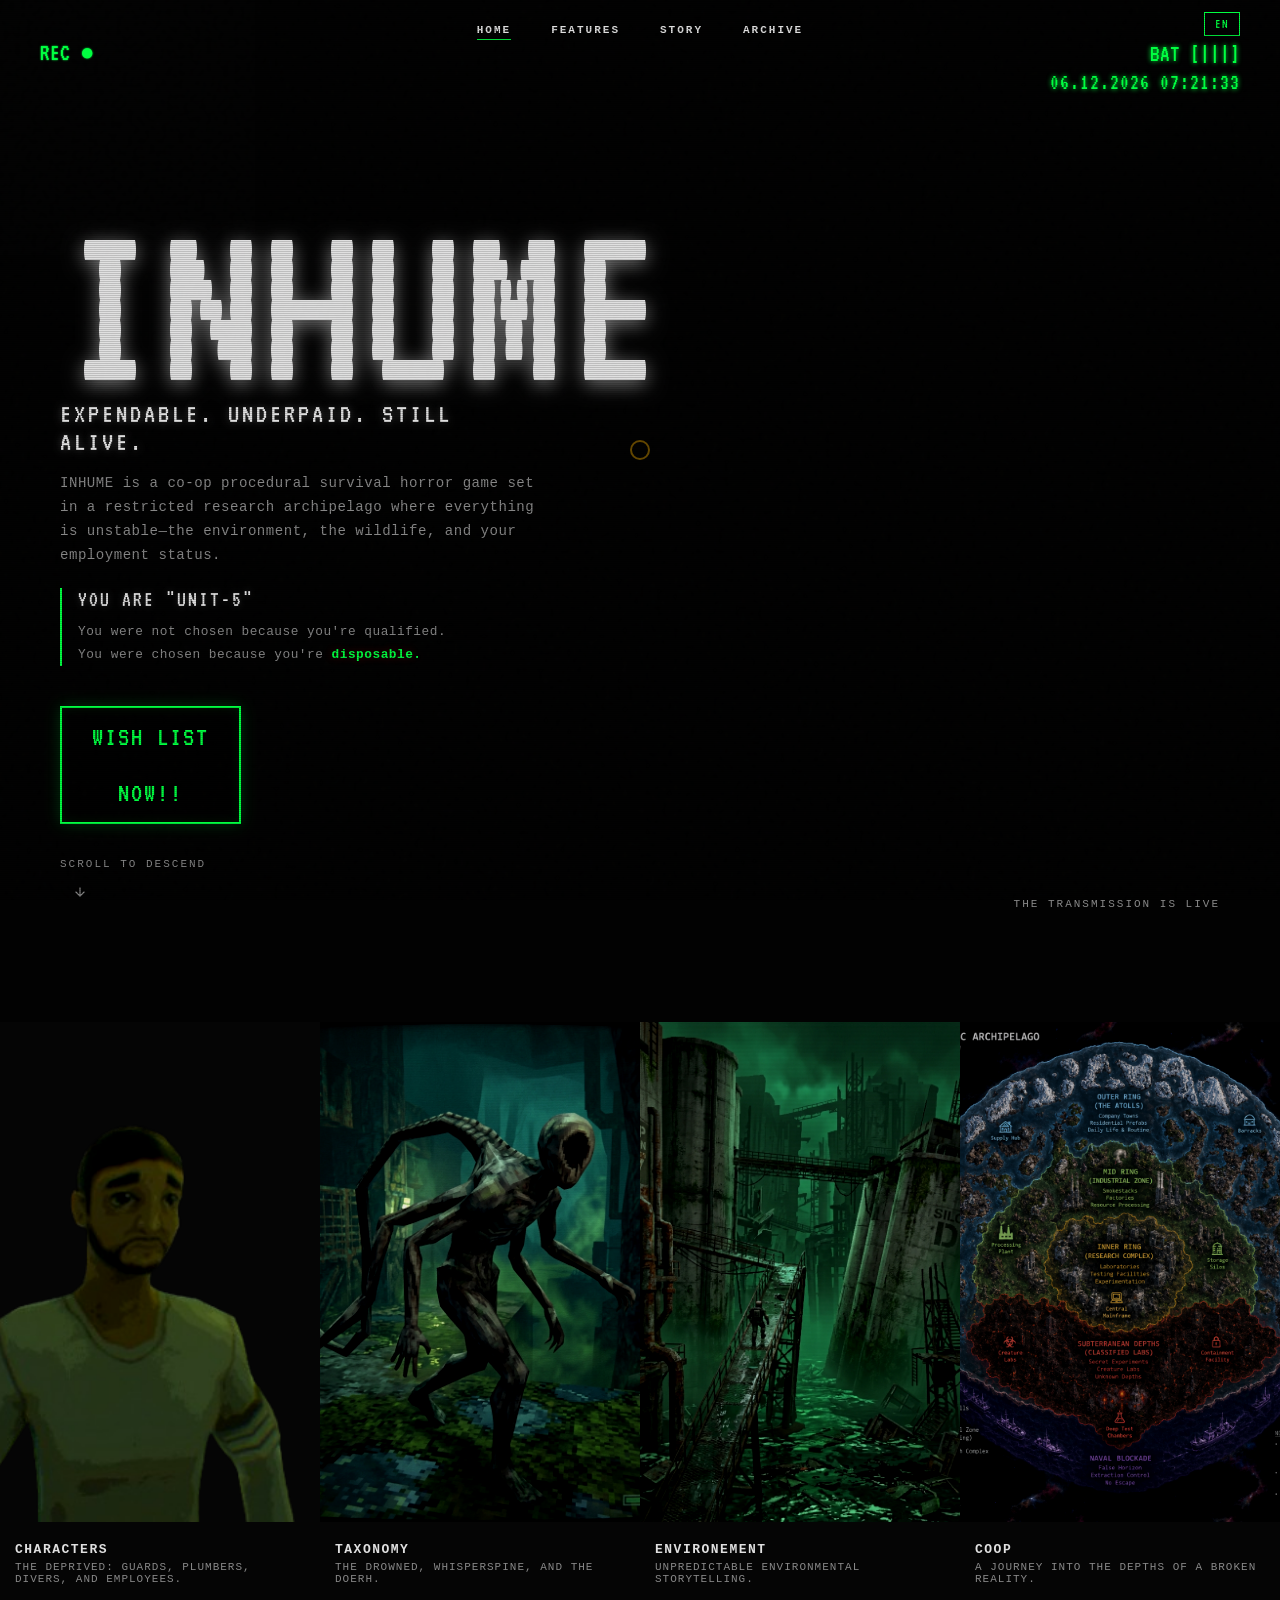
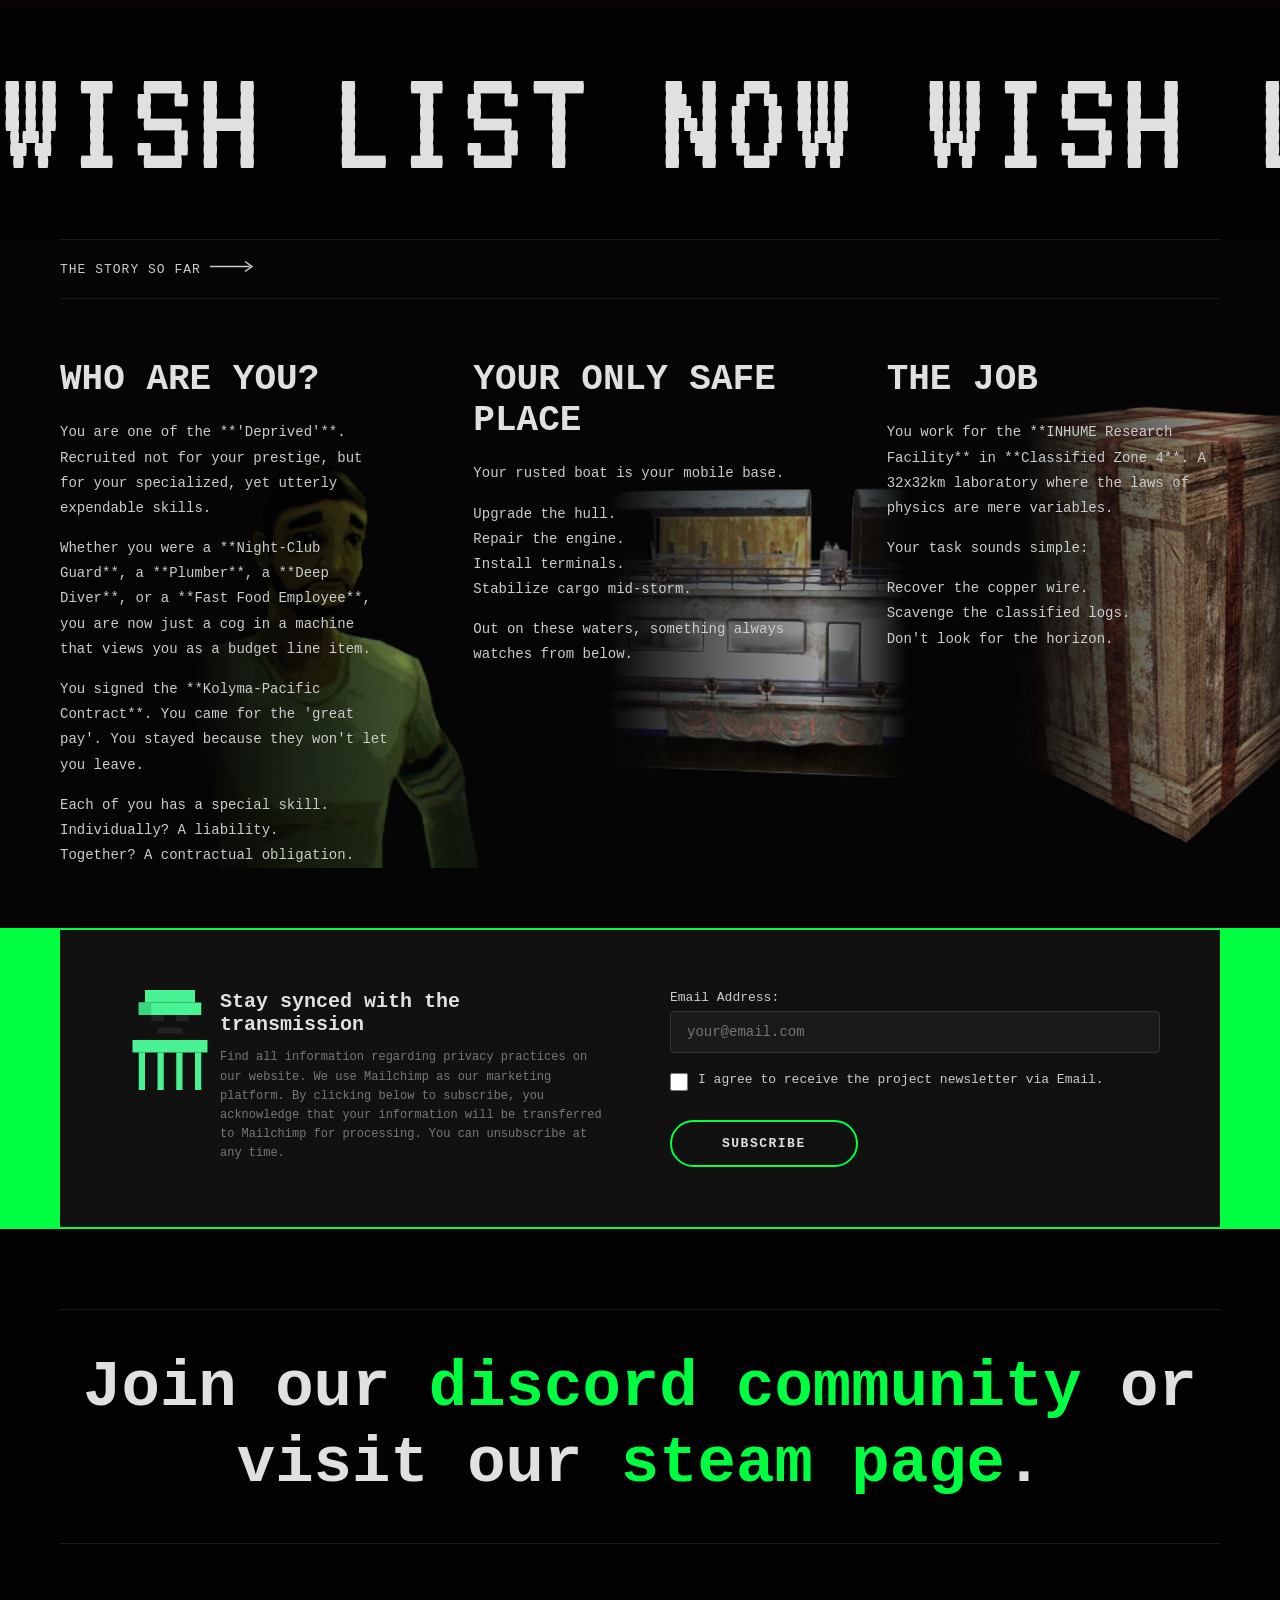
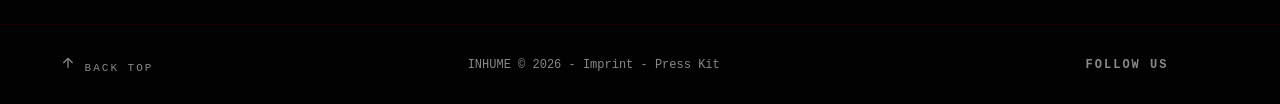
==== commit cf37c54e: "Update lore from lore_bible_updated.pdf: Fixed Slug/Fungi images, expanded personnel roles, added Ch" ====
--- a/index.html
+++ b/index.html
@@ -531,17 +531,20 @@
             <div class="grid-layout">
                 <div class="sidebar">
                     <div class="retro-img-container">
-                        <img src="boat.png" alt="The Slug placeholder">
-                        <div class="caption">Subject ID: The Slug</div>
+                        <img src="archipelago_photo.png" alt="The Slug - Vessel">
+                        <div class="caption">Subject ID: The Slug (Repurposed Barge)</div>
                     </div>
                 </div>
                 <div class="text-column">
                     <h3>Entity: THE SLUG</h3>
-                    <p>A three-meter-tall molluscan humanoid that has evolved to thrive in the Bio-Sludge Atolls. Originally the result of experimental 'Waste Management' organisms, these creatures consumed enough human DNA from the cafeteria runoff to develop a terrifyingly inquisitive face.</p>
-                    <table class="stat-table">
-                        <tr><th>Classification</th><td>Marine / Mutagenic</td></tr>
-                        <tr><th>Behavior</th><td>Chemical Sifting, Inquisitive</td></tr>
-                        <tr><th>Threat Level</th><td>Moderate (Corrosive Mucus)</td></tr>
+                    <p>Officially classified by the Company as a "3-meter-tall molluscan humanoid," survivor field logs reveal a different reality. **The Slug** is actually a repurposed industrial patrol barge used as a mobile base by Unit-5. Its organic, pulsing silhouette is caused by extreme mutagenic sludge overgrowth from the Atolls.</p>
+                    <div class="alert-box" style="border-color: #facc15; color: #facc15;">
+                        [BBS-402 REDACTION]: This is not a creature. It is the only thing keeping us above the Voxel Glass. Repair the engine. Stabilize the cargo.
+                    </div>
+                    <table class="stat-table">
+                        <tr><th>Official Class</th><td>Marine / Mutagenic</td></tr>
+                        <tr><th>Real Status</th><td>Primary Mobile Base / Home Vessel</td></tr>
+                        <tr><th>Vulnerability</th><td>Corrosive Humidity (High)</td></tr>
                     </table>
                 </div>
             </div>
@@ -550,17 +553,20 @@
             <div class="grid-layout">
                 <div class="text-column">
                     <h3>Entity: FUNGI PEOPLE</h3>
-                    <p>The most varied and communal threat in the archipelago. They do not eat; they digest the atmosphere. Their presence is usually signaled by a sweet, rot-like smell. They communicate through subsonic 'pings' and gather in hundreds to 'compost' intruders.</p>
-                    <table class="stat-table">
-                        <tr><th>Classification</th><td>Spore-Cycle / Global</td></tr>
-                        <tr><th>Behavior</th><td>Collective Composting</td></tr>
-                        <tr><th>Threat Level</th><td>Low (Swarm Risk)</td></tr>
+                    <p>While the Company describes them as "Collective Composters," they are actually survivors who have entered into a forced symbiotic bond with sentient mycelium found in the deep Atolls. This transformation allows them to filter the radioactive atmosphere, granting them immunity to critical spore zones.</p>
+                    <div class="alert-box">
+                        SURVIVOR NOTE: They aren't threats. They are scouts. They made a choice to stay alive in the emerald fog.
+                    </div>
+                    <table class="stat-table">
+                        <tr><th>Classification</th><td>Spore-Cycle / Symbiote</td></tr>
+                        <tr><th>Behavior</th><td>Mycelial Scouting / Atmospheric Filtering</td></tr>
+                        <tr><th>Threat Level</th><td>Neutral (Bonded Survivors)</td></tr>
                     </table>
                 </div>
                 <div class="sidebar">
                     <div class="retro-img-container">
-                        <img src="character.png" alt="Fungi People placeholder">
-                        <div class="caption">Subject ID: Fungi People</div>
+                        <img src="media_.png" alt="Fungi People">
+                        <div class="caption">Subject ID: Bonded Mycelial Units</div>
                     </div>
                 </div>
             </div>
@@ -596,10 +602,10 @@
                     <p>The labor force for Zone 4 was not recruited from prestigious universities or elite military units. Instead, The Company targeted the ”Deprived”. These were individuals from separate fields whose specialized skills were as valuable as they were expendable.</p>
                     
                     <ul style="list-style-type: square; color: #6ee7b7; padding-left: 1.5rem;">
-                        <li><strong>The Night-Club Guard:</strong> Hired for their passive ability, ”Unflinching Presence,” allowing them to body-block threats without knockback.</li>
-                        <li><strong>The Plumber:</strong> A ”Pocket Engineer” capable of highlighting valves and wires, essential for maintaining the subterranean infrastructure.</li>
-                        <li><strong>The Deep Diver:</strong> Trained to work ”Under Pressure” without oxygen, claiming comfort in the silence of the dark.</li>
-                        <li><strong>The Fast Food Employee:</strong> Valued for their ”Happy Meal” passive, providing sanity recovery even in the most unsettling nautical environments.</li>
+                        <li><strong>The Night-Club Guard:</strong> Hired for their passive ability, ”Unflinching Presence,” allowing them to body-block threats without knockback. (The Shield of Unit-5)</li>
+                        <li><strong>The Plumber:</strong> A ”Pocket Engineer” capable of automatically highlighting valves, wires, and structural weaknesses in the industrial ruins.</li>
+                        <li><strong>The Deep Diver:</strong> Trained to work in complete isolation. They have "made friends in the dark," granting them superior visibility in the toxic fog.</li>
+                        <li><strong>The Fast Food Employee:</strong> Possesses the "Happy Meal" passive for sanity recovery. Surprisingly agile on linoleum surfaces (10% speed boost).</li>
                     </ul>
 
                     <h3>CHAPTER 1.4: THE EXTRACTION MANDATE</h3>
@@ -732,6 +738,13 @@
                         — END OF RECORD —<br>
                         PROPERTY OF THE COMPANY. UNAUTHORIZED REPRODUCTION WILL RESULT IN IMMEDIATE TERMINATION.
                     </p>
+
+                    <h2 style="margin-top: 6rem; text-align: center;">IV. RECENT DATA CORRUPTION RECOVERY</h2>
+                    <h3>CHAPTER 16: THE VOXEL ANOMALY & GROUND ZERO</h3>
+                    <p>The "Tuesday Incident" (03:00) was the result of a catastrophic failure during a deep-crust extraction. When the drill pierced the non-space pocket, the resulting nuclear flare fused the islands' bedrock into **Voxel Glass**—a transparent, high-radiation substance that now forms the skeleton of the archipelago.</p>
+                    <p><strong>The Mainframe Protocol:</strong> To bypass the Company's automated naval blockade, survivors must reach the central Mainframe at Ground Zero. Only by "Clocking Out" at this terminal can a vessel's signature be authorized for exit through the anomaly loop.</p>
+                    
+                    <p><strong>The Drowning Paradox (Expanded):</strong> Vessels that attempt to breach the perimeter without authorization are caught in a spacetime reset. You do not die; you are simply repositioned 100 meters below the surface, trapped in a recursive cycle of drowning until the anomaly decides to spit you back out.</p>
                 </div>
 
             </div>
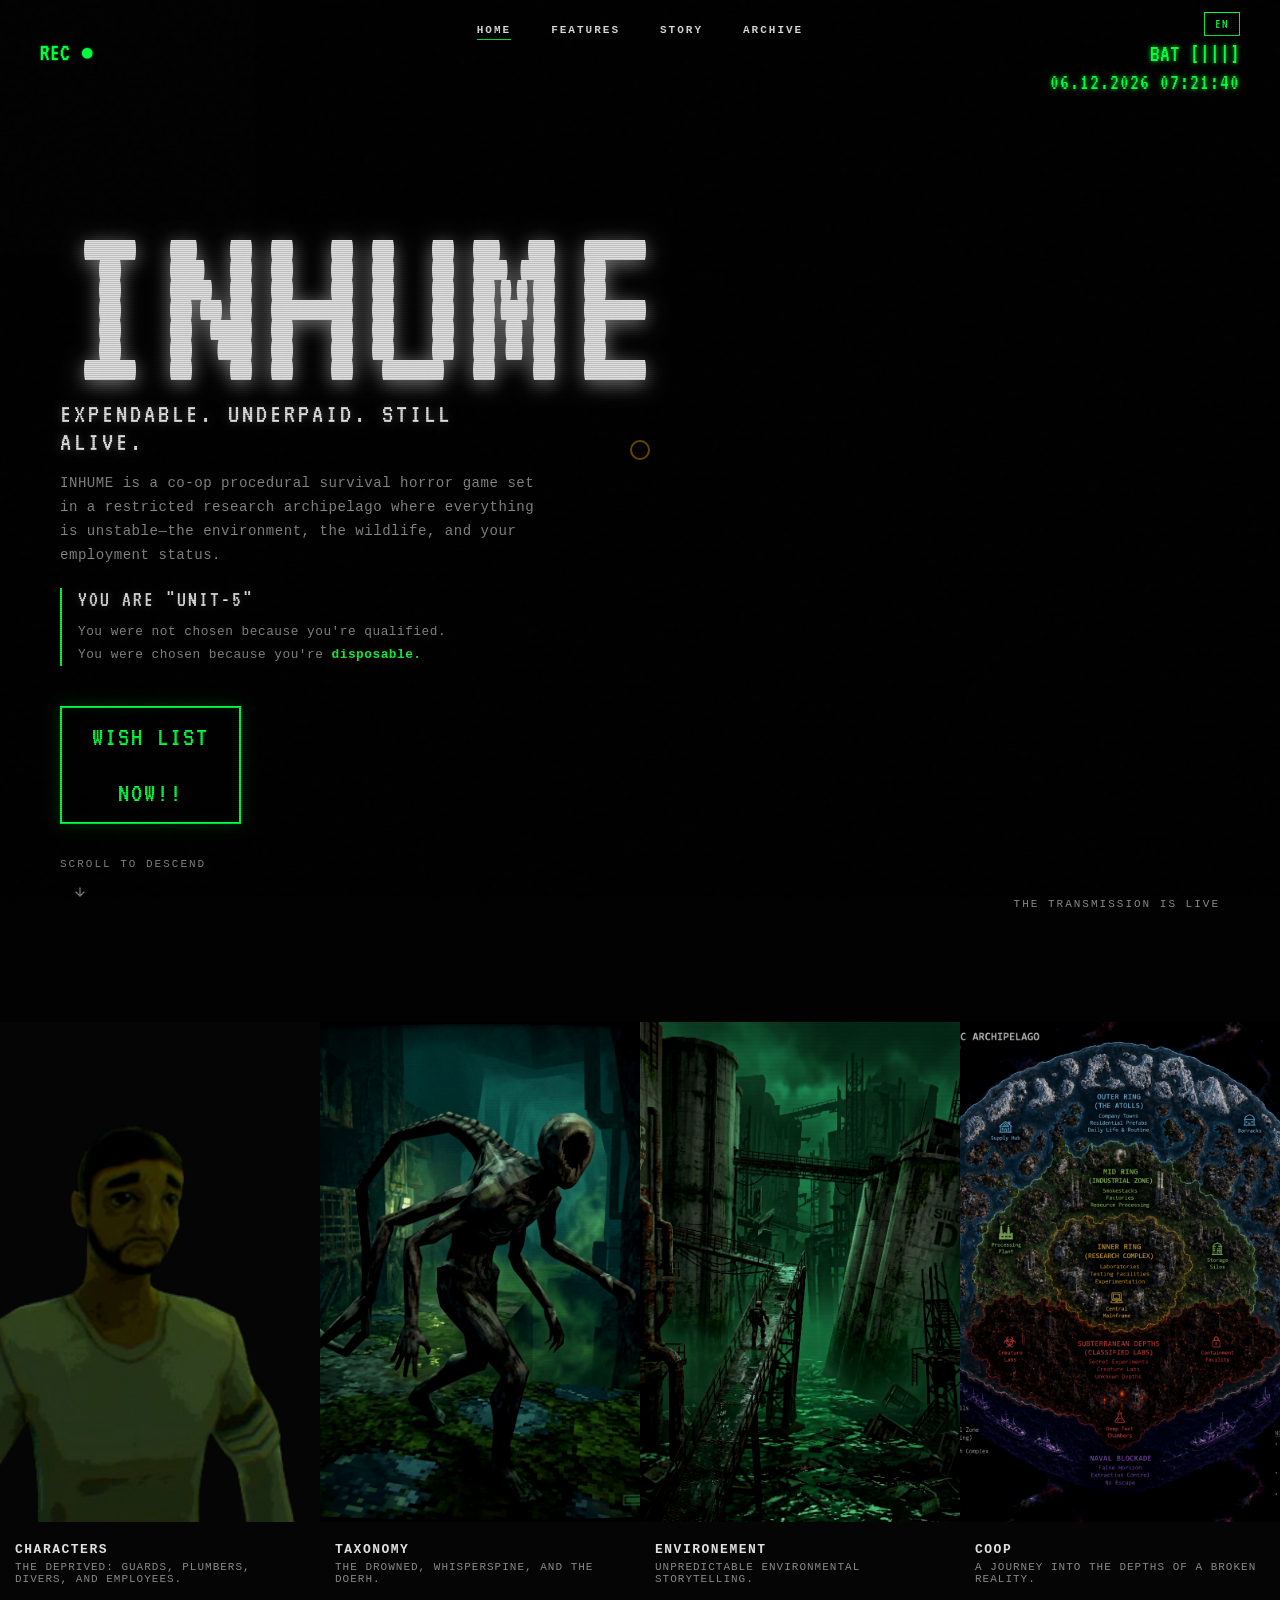
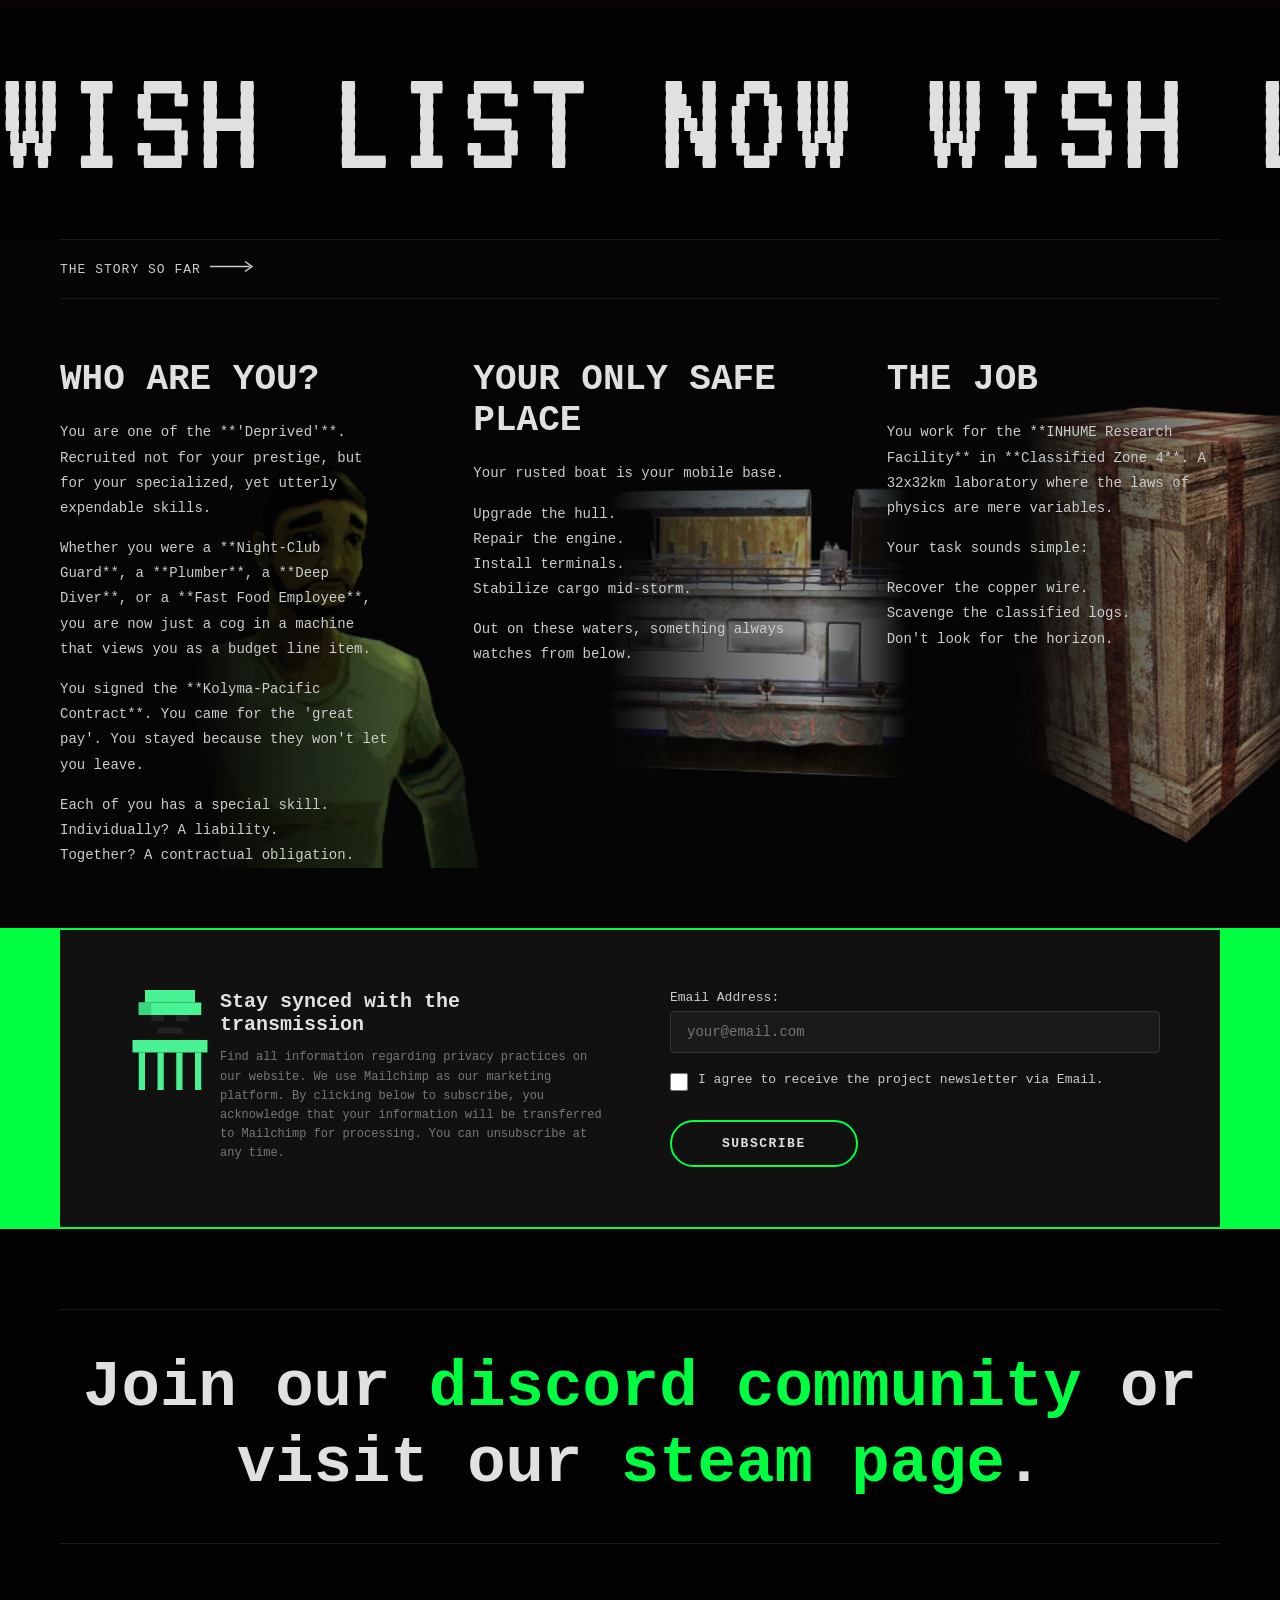
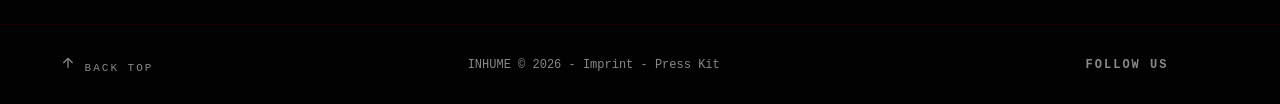
==== commit ed788d82: "Add 'The Hazmat Husk' monster with PS1-style render and Inner Ring lore" ====
--- a/index.html
+++ b/index.html
@@ -571,6 +571,25 @@
                 </div>
             </div>
 
+            <!-- HAZMAT HUSK -->
+            <div class="grid-layout">
+                <div class="sidebar">
+                    <div class="retro-img-container">
+                        <img src="hazmat_husk_monster_final_1778412271151.png" alt="Hazmat Husk">
+                        <div class="caption">Subject ID: The Cleaner (Inner Ring)</div>
+                    </div>
+                </div>
+                <div class="text-column">
+                    <h3>Entity: THE HAZMAT HUSK</h3>
+                    <p>Rays' elite bio-hazard containment teams. During the Tuesday Incident, the flash-melted yellow hazmat suits fused directly into their skin. They blindly carry out their "Sanitization Protocol," wandering the brutalist corridors of the Inner Ring spewing corrosive decontamination foam at anything that moves.</p>
+                    <table class="stat-table">
+                        <tr><th>Classification</th><td>Containment / Melted</td></tr>
+                        <tr><th>Behavior</th><td>Sanitization Protocol (Corrosive Foam)</td></tr>
+                        <tr><th>Threat Level</th><td>Severe</td></tr>
+                    </table>
+                </div>
+            </div>
+
             <h2>II. COMBAT & ENCOUNTER PROTOCOLS</h2>
             <table class="data-table">
                 <thead>
@@ -587,6 +606,7 @@
                     <tr><td>DOE-04</td><td>The Doerh</td><td>&lt; 100 meters</td><td>Deploy Distraction Flare</td><td>40%</td></tr>
                     <tr><td>WSP-99</td><td>Whisperspine</td><td>Audio Contact Only</td><td>Apply Earplugs, Evacuate</td><td>95%</td></tr>
                     <tr><td>SAD-12</td><td>Being of Salt and Dough</td><td>&lt; 10 meters</td><td>Maintain Observation</td><td>5%</td></tr>
+                    <tr><td>HZ-99</td><td>Hazmat Husk</td><td>&lt; 20 meters</td><td>Evade Corrosive Foam</td><td>75%</td></tr>
                 </tbody>
             </table>
 
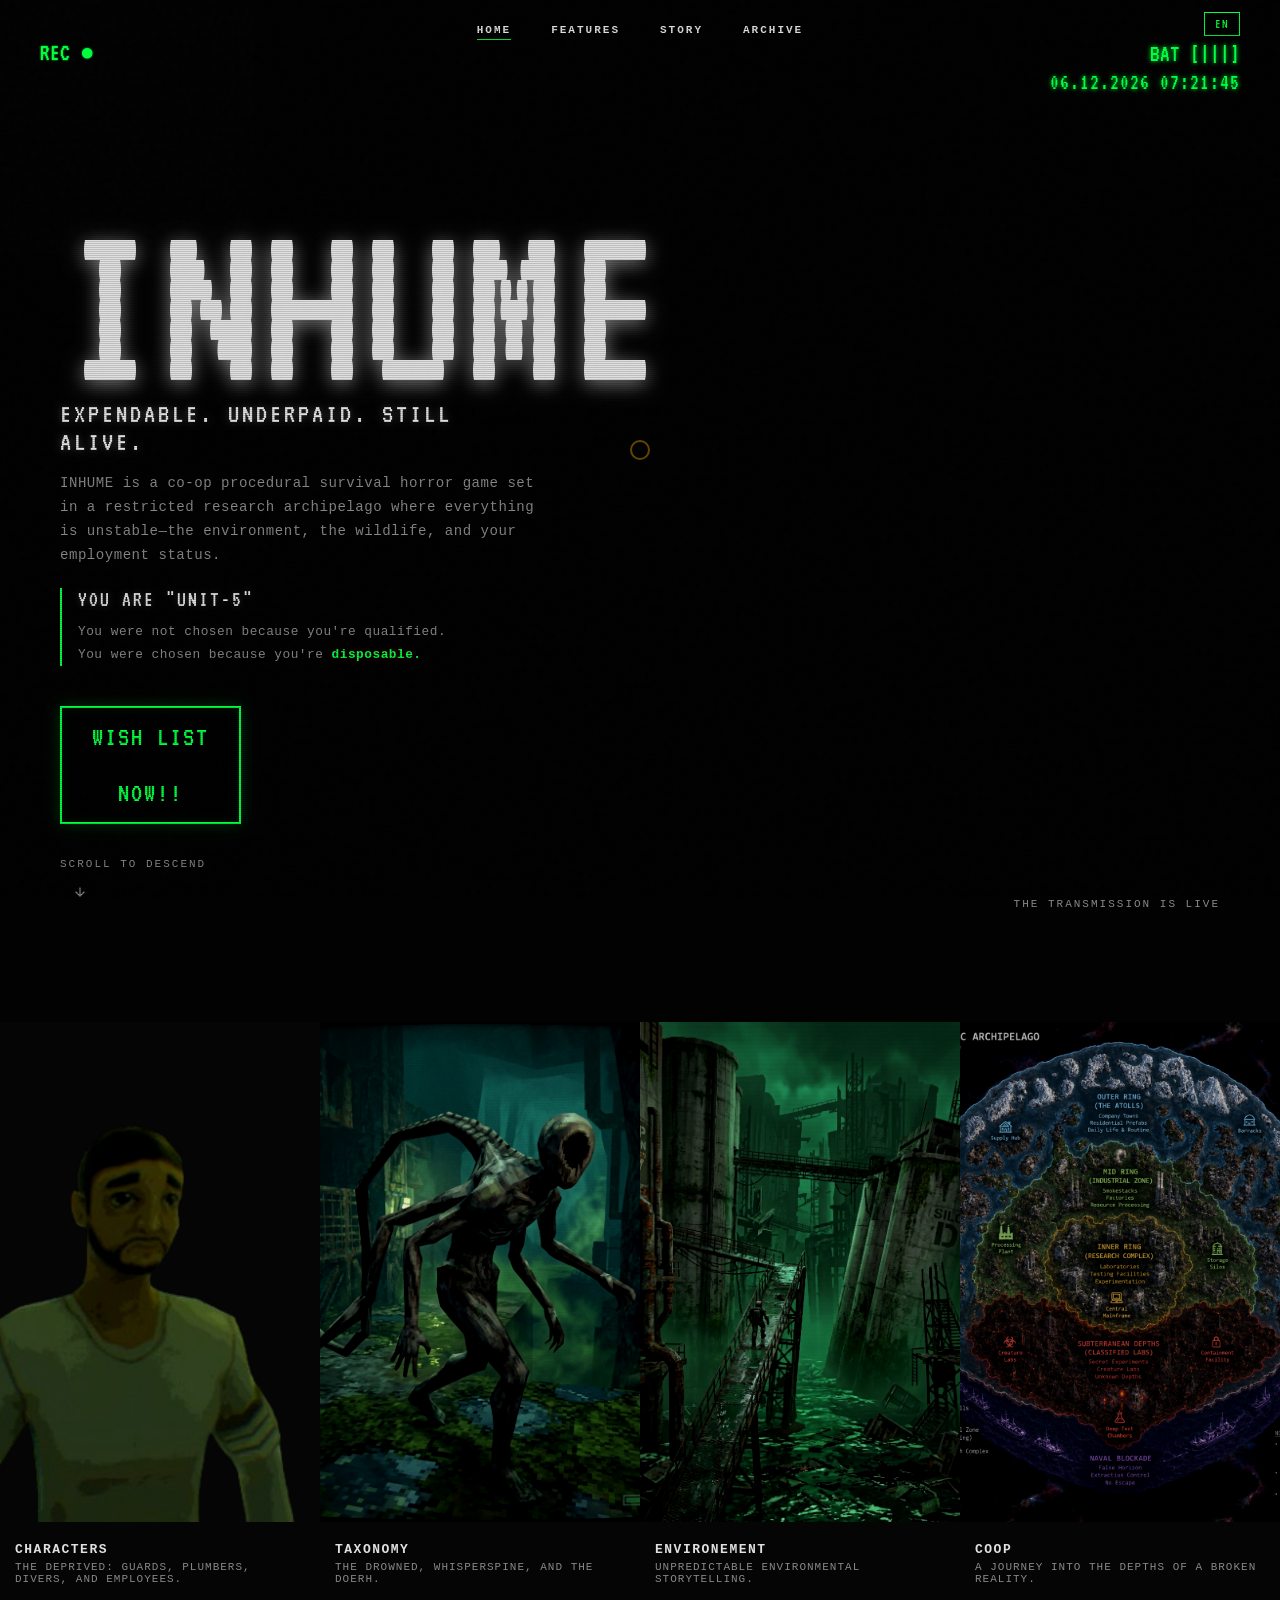
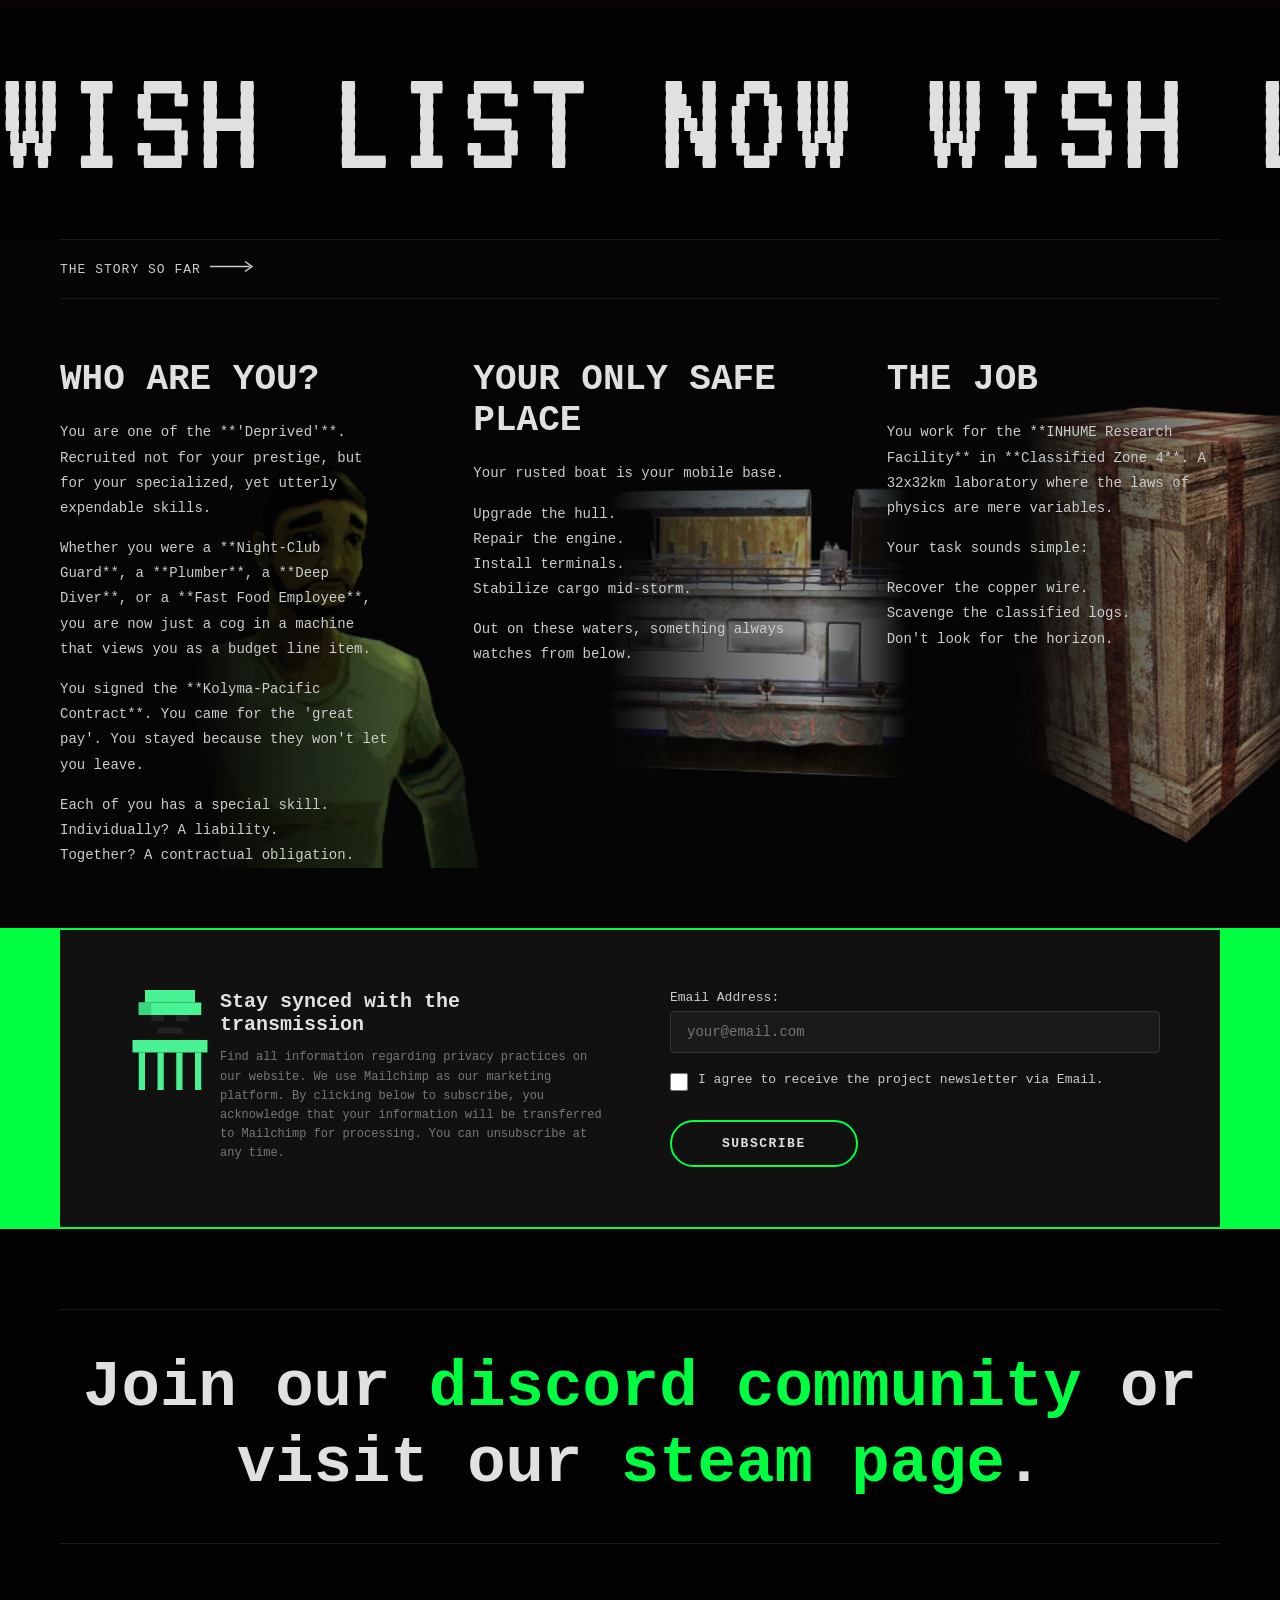
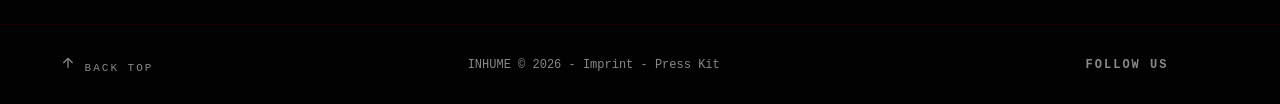
==== commit 5dc13340: "Add 'The Failed Splices' (Gore-Piles) with sanity-drain mechanics and PS1 render" ====
--- a/index.html
+++ b/index.html
@@ -590,6 +590,25 @@
                 </div>
             </div>
 
+            <!-- FAILED SPLICES -->
+            <div class="grid-layout">
+                <div class="text-column">
+                    <h3>Entity: THE FAILED SPLICES</h3>
+                    <p>Also known as "Gore-Piles," these are the results of experiments that didn't quite work inside the testing facilities. They are amorphous, fleshy masses of human and animal DNA that drag themselves through blood-stained labs. While slow, they emit a constant, sanity-draining psychic static that overwhelms the nervous system.</p>
+                    <table class="stat-table">
+                        <tr><th>Classification</th><td>Biological / Experimental Failure</td></tr>
+                        <tr><th>Behavior</th><td>Sluggish / Psychic Static Emission</td></tr>
+                        <tr><th>Threat Level</th><td>Extreme (Sanity Risk)</td></tr>
+                    </table>
+                </div>
+                <div class="sidebar">
+                    <div class="retro-img-container">
+                        <img src="gore_pile_monster.png" alt="Failed Splice">
+                        <div class="caption">Subject ID: Gore-Pile (Lab Fragment)</div>
+                    </div>
+                </div>
+            </div>
+
             <h2>II. COMBAT & ENCOUNTER PROTOCOLS</h2>
             <table class="data-table">
                 <thead>
@@ -607,6 +626,7 @@
                     <tr><td>WSP-99</td><td>Whisperspine</td><td>Audio Contact Only</td><td>Apply Earplugs, Evacuate</td><td>95%</td></tr>
                     <tr><td>SAD-12</td><td>Being of Salt and Dough</td><td>&lt; 10 meters</td><td>Maintain Observation</td><td>5%</td></tr>
                     <tr><td>HZ-99</td><td>Hazmat Husk</td><td>&lt; 20 meters</td><td>Evade Corrosive Foam</td><td>75%</td></tr>
+                    <tr><td>FSP-00</td><td>Failed Splices</td><td>Psychic Contact</td><td>Avoid Static / Deploy Sanity Meds</td><td>90%</td></tr>
                 </tbody>
             </table>
 
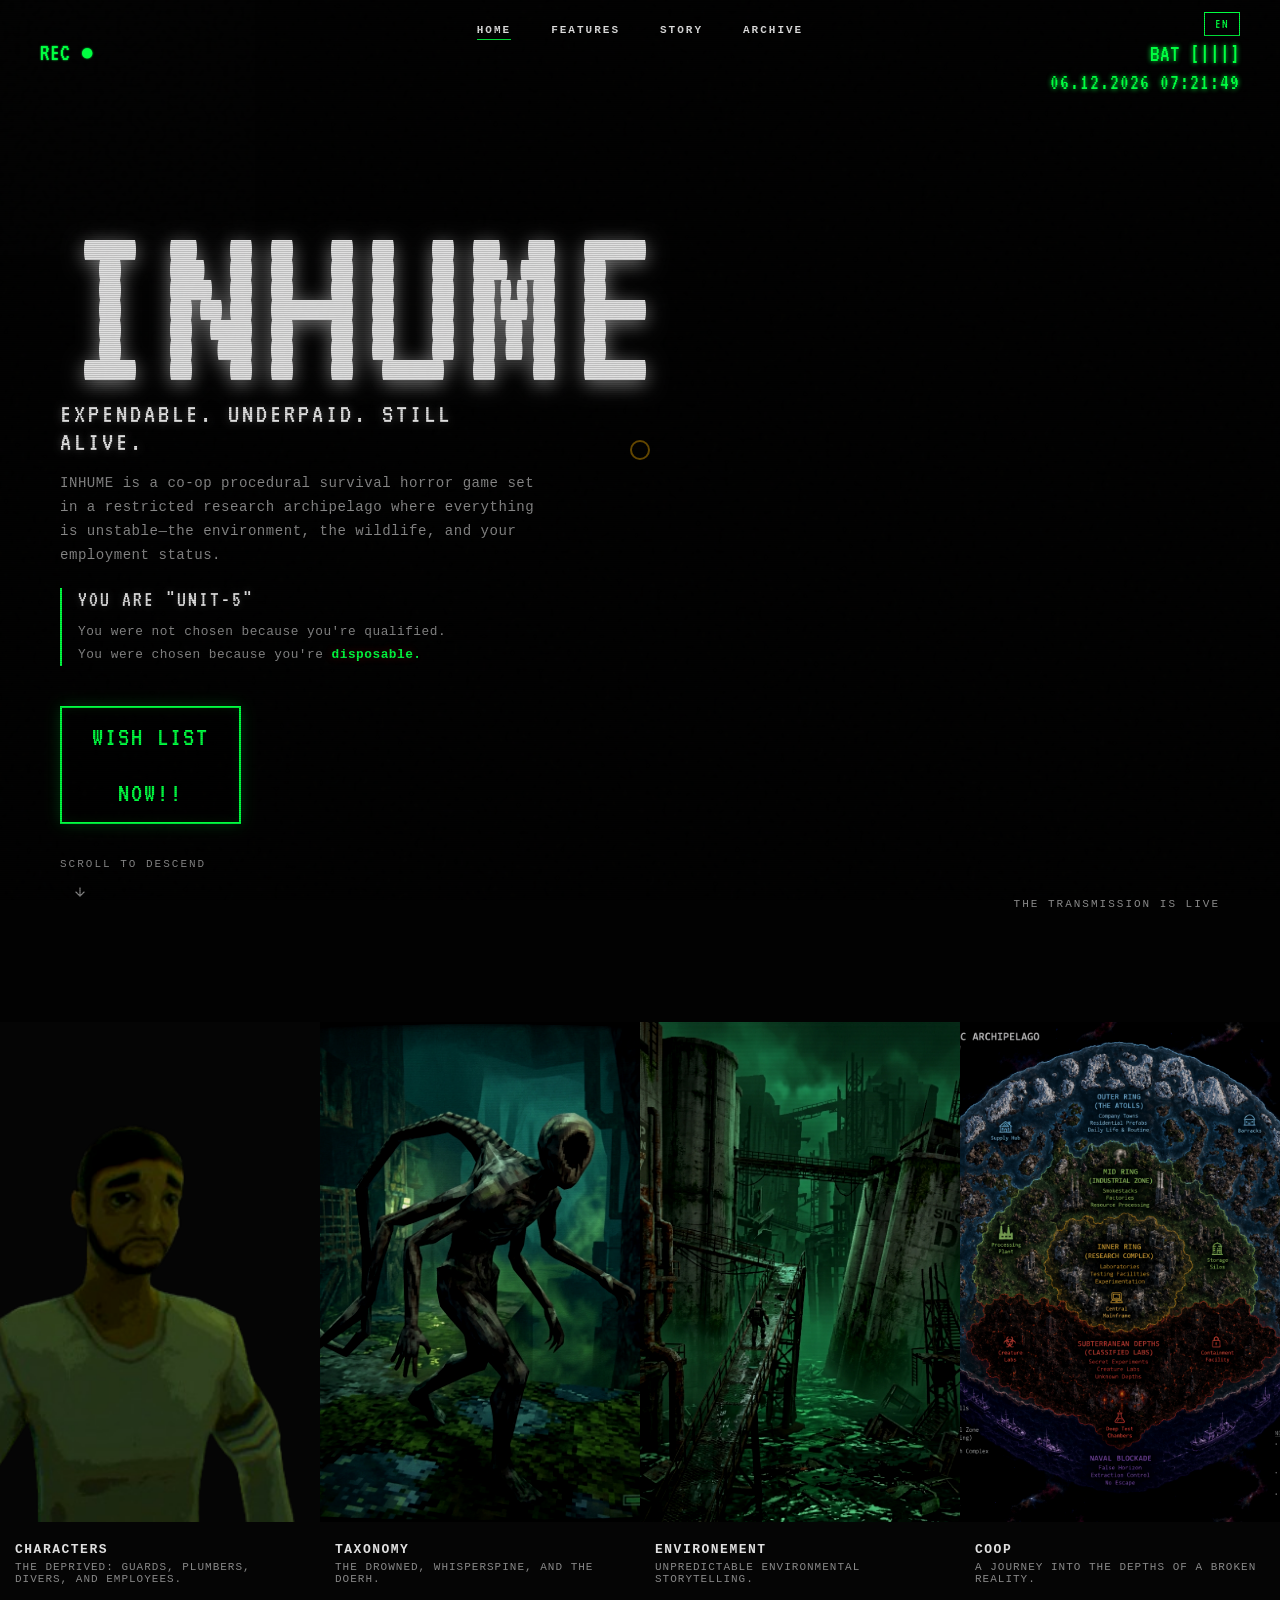
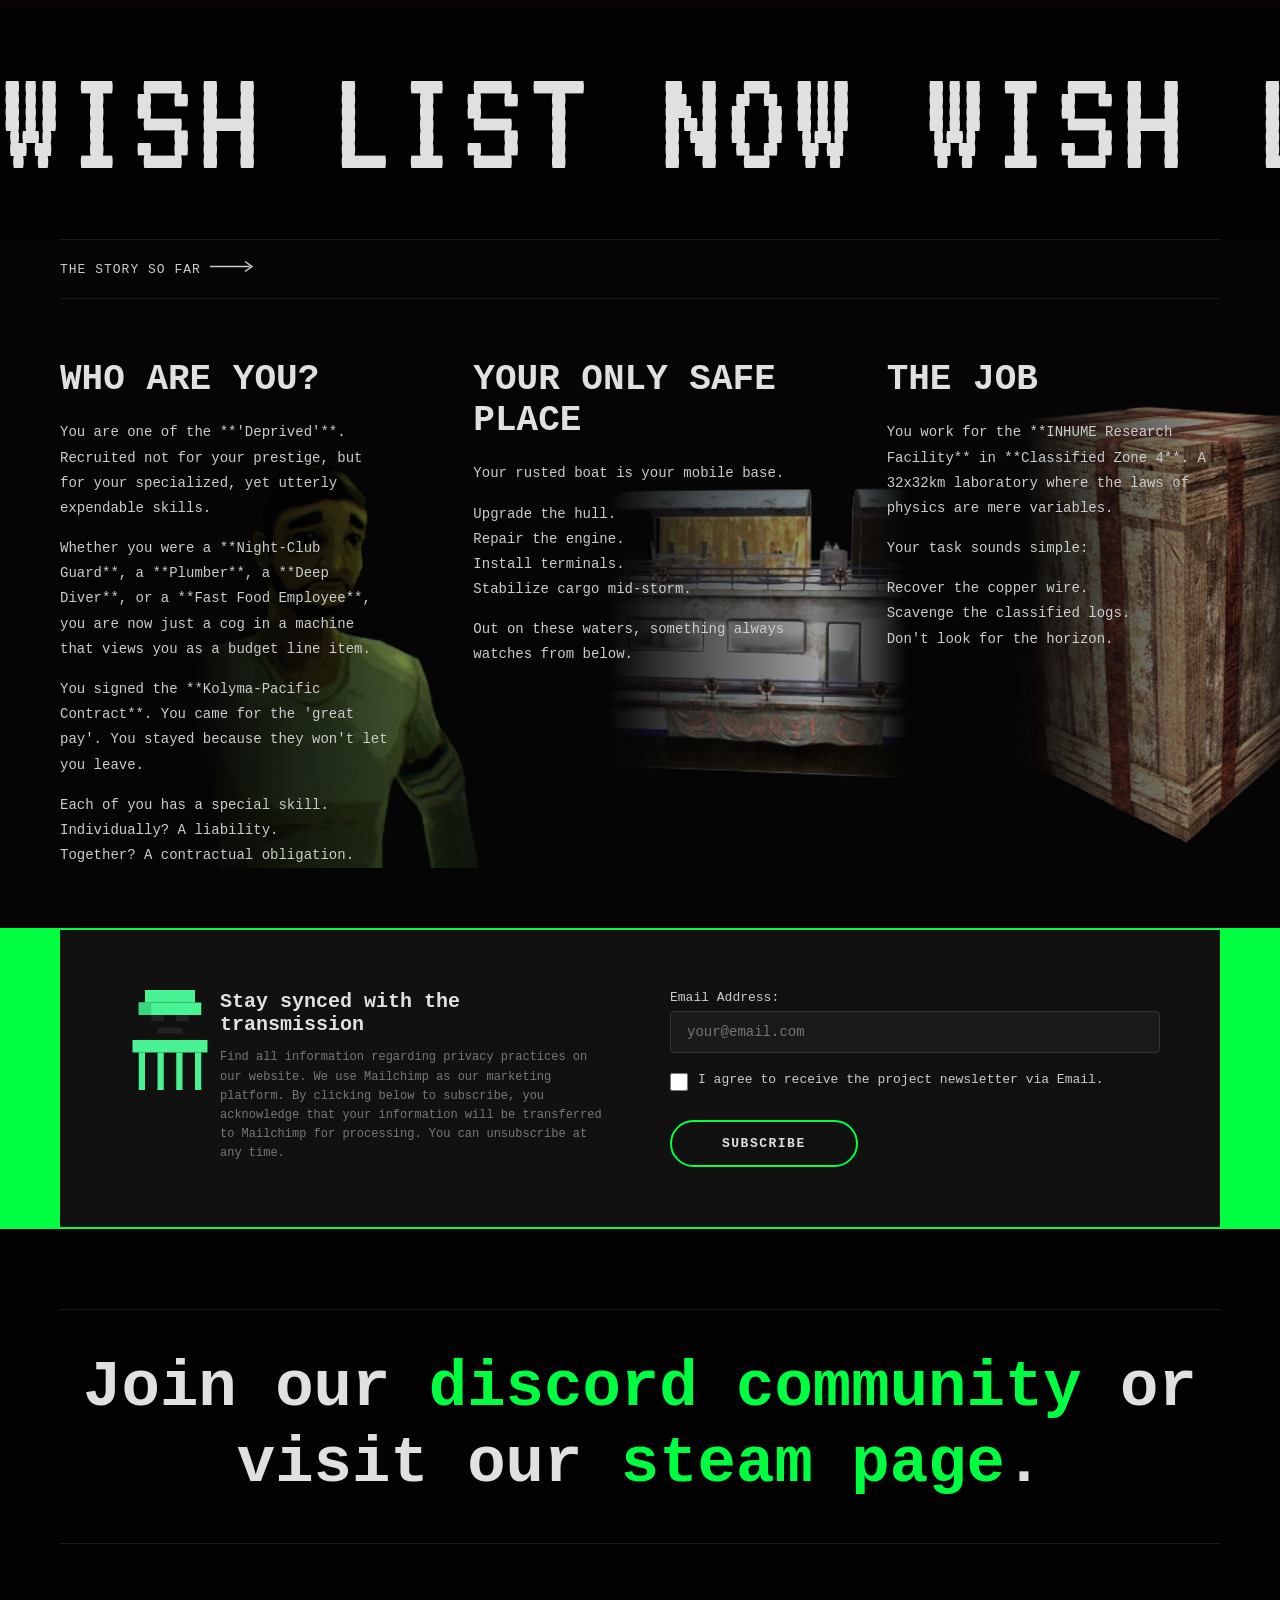
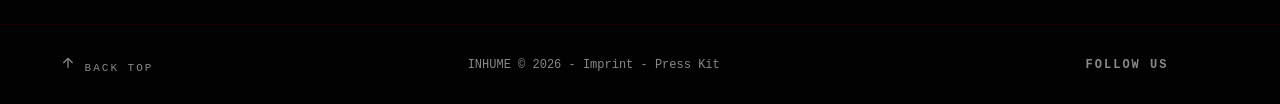
==== commit 6c5ede5e: "Replace low-fidelity assets with new high-fidelity images and add new entities: The Executive Board," ====
--- a/index.html
+++ b/index.html
@@ -473,18 +473,18 @@
             <!-- DROWNED -->
             <div class="grid-layout">
                 <div class="text-column">
-                    <h3>Entity: THE DROWNED</h3>
-                    <p>Victims of the Drowning Paradox. Heavily armored entities, encased entirely in deep-sea coral and rusty scrap. They wield crude, hardened spears made from ship wreckage.</p>
-                    <table class="stat-table">
-                        <tr><th>Classification</th><td>Corrupted / Aquatic</td></tr>
+                    <h3>Entity: THE DROWNED (BENTHIC VARIANT)</h3>
+                    <p>Victims of the Drowning Paradox. Heavily armored entities, encased entirely in deep-sea coral and rusty scrap. Recent sightings report a massive, quadrupedal variant known as the **Benthic Beast** that patrols the shoreline with a primitive spear fused to its carapace.</p>
+                    <table class="stat-table">
+                        <tr><th>Classification</th><td>Corrupted / Benthic Beast</td></tr>
                         <tr><th>Behavior</th><td>Hostile, Relentless</td></tr>
                         <tr><th>Threat Level</th><td>Severe</td></tr>
                     </table>
                 </div>
                 <div class="sidebar">
                     <div class="retro-img-container">
-                        <img src="ps1_drowned.png" alt="The Drowned">
-                        <div class="caption">Subject ID: The Drowned</div>
+                        <img src="hound.png" alt="The Drowned Benthic Beast">
+                        <div class="caption">Subject ID: Benthic Variant-01</div>
                     </div>
                 </div>
             </div>
@@ -575,7 +575,7 @@
             <div class="grid-layout">
                 <div class="sidebar">
                     <div class="retro-img-container">
-                        <img src="hazmat_husk_monster_final_1778412271151.png" alt="Hazmat Husk">
+                        <img src="hazmatinfected.png" alt="Hazmat Husk">
                         <div class="caption">Subject ID: The Cleaner (Inner Ring)</div>
                     </div>
                 </div>
@@ -586,6 +586,44 @@
                         <tr><th>Classification</th><td>Containment / Melted</td></tr>
                         <tr><th>Behavior</th><td>Sanitization Protocol (Corrosive Foam)</td></tr>
                         <tr><th>Threat Level</th><td>Severe</td></tr>
+                    </table>
+                </div>
+            </div>
+
+            <!-- THE CRADLE -->
+            <div class="grid-layout">
+                <div class="text-column">
+                    <h3>Entity: THE CRADLE</h3>
+                    <p>A disturbing nursery anomaly. This fleshy, multi-legged structure carries a small, obscured figure within a tattered basket. It mimics the sounds of a crying child to lure "The Deprived" into range of its prehensile abdominal limbs.</p>
+                    <table class="stat-table">
+                        <tr><th>Classification</th><td>Lure / Biological</td></tr>
+                        <tr><th>Behavior</th><td>Audio Mimicry / Ambush</td></tr>
+                        <tr><th>Threat Level</th><td>High (Psychological)</td></tr>
+                    </table>
+                </div>
+                <div class="sidebar">
+                    <div class="retro-img-container">
+                        <img src="cradle.png" alt="The Cradle">
+                        <div class="caption">Subject ID: Nursery Anomaly</div>
+                    </div>
+                </div>
+            </div>
+
+            <!-- THE EXECUTIVE BOARD -->
+            <div class="grid-layout">
+                <div class="sidebar">
+                    <div class="retro-img-container">
+                        <img src="masterOwl.png" alt="The Management">
+                        <div class="caption">Subject ID: Level 9 Manager</div>
+                    </div>
+                </div>
+                <div class="text-column">
+                    <h3>Entity: THE MANAGEMENT (EXECUTIVE BOARD)</h3>
+                    <p>The architects of the Sanitization Protocol. High-ranking members of The Company who have successfully uploaded their consciousness into advanced avian synthetics. They observe the islands from secure bunkers, directing the "Cleaners" to purge the Atolls of all witnesses.</p>
+                    <table class="stat-table">
+                        <tr><th>Classification</th><td>Synthetized / Executive</td></tr>
+                        <tr><th>Behavior</th><td>Observation, Strategic Purge</td></tr>
+                        <tr><th>Threat Level</th><td>Omega (Information Hazard)</td></tr>
                     </table>
                 </div>
             </div>
@@ -627,6 +665,8 @@
                     <tr><td>SAD-12</td><td>Being of Salt and Dough</td><td>&lt; 10 meters</td><td>Maintain Observation</td><td>5%</td></tr>
                     <tr><td>HZ-99</td><td>Hazmat Husk</td><td>&lt; 20 meters</td><td>Evade Corrosive Foam</td><td>75%</td></tr>
                     <tr><td>FSP-00</td><td>Failed Splices</td><td>Psychic Contact</td><td>Avoid Static / Deploy Sanity Meds</td><td>90%</td></tr>
+                    <tr><td>CRD-15</td><td>The Cradle</td><td>Audio Range</td><td>Disregard Audio Lure</td><td>60%</td></tr>
+                    <tr><td>MGMT-X</td><td>Executive Board</td><td>Direct Sight</td><td>Clock Out Immediately</td><td>100%</td></tr>
                 </tbody>
             </table>
 
@@ -653,7 +693,12 @@
                     <p>This narrative was a mask. The Company didn’t send Unit 5 to save the world; they sent them because their replacement was already on the helicopter. You were never the hero; you were a budget line item.</p>
 
                     <h3>CHAPTER 2: LIFE IN THE ATOLLS</h3>
-                    <p>Before the Tuesday Incident, the Kolyma-Pacific Archipelago was a monument to the mundane. The Company utilized ”Voxel Stamping” to nest hand-crafted residential and commercial prefabs into the procedural hillsides. To the personnel, these islands were not a military zone, but a series of ”Company Towns” designed to simulate a life of routine in an otherwise hostile environment.</p>
+                    <p>Before the Tuesday Incident, the Kolyma-Pacific Archipelago was a monument to the mundane. The Company utilized ”Voxel Stamping” to nest hand-crafted residential and commercial prefabs into the procedural hillsides.</p>
+                    <div style="margin: 2rem 0; border: 1px solid #166534; background: rgba(0,0,0,0.3); padding: 1rem;">
+                        <img src="outerRing(Atolls).png" alt="The Atolls Overview" style="width: 100%; border: 1px solid #22c55e;">
+                        <p style="font-size: 0.8rem; color: #4ade80; text-align: center; margin-top: 0.5rem;">[SAT-VISUAL]: Surveillance over the Outer Ring (Zone 4)</p>
+                    </div>
+                    <p>To the personnel, these islands were not a military zone, but a series of ”Company Towns” designed to simulate a life of routine in an otherwise hostile environment.</p>
                     
                     <p><strong>The Architecture of Mundanity:</strong> Life in the Atolls was an exercise in the ”Art of the Fake.” The buildings—barracks, fast-food joints, and supply hubs—were constructed as modular prefabs. This stylized architecture allowed the Company to maintain a ”goofy” silhouette for character recognition while bathing the environment in gritty, atmospheric lighting to mask the underlying decay.</p>
 
@@ -785,6 +830,12 @@
                     <p><strong>The Mainframe Protocol:</strong> To bypass the Company's automated naval blockade, survivors must reach the central Mainframe at Ground Zero. Only by "Clocking Out" at this terminal can a vessel's signature be authorized for exit through the anomaly loop.</p>
                     
                     <p><strong>The Drowning Paradox (Expanded):</strong> Vessels that attempt to breach the perimeter without authorization are caught in a spacetime reset. You do not die; you are simply repositioned 100 meters below the surface, trapped in a recursive cycle of drowning until the anomaly decides to spit you back out.</p>
+                    
+                    <div style="margin-top: 3rem; text-align: center;">
+                        <img src="mouth.png" alt="The Voxel Maw" style="max-width: 400px; border: 2px solid #ef4444; box-shadow: 0 0 20px rgba(239, 68, 68, 0.3);">
+                        <p style="color: #ef4444; font-weight: bold; margin-top: 1rem;">WARNING: THE VOXEL MAW DETECTED AT GROUND ZERO COORDINATES.</p>
+                        <p style="font-size: 0.9rem;">Anomaly detected: The terrain itself is consuming industrial runoff. Avoid the "Lip" of the breach.</p>
+                    </div>
                 </div>
 
             </div>
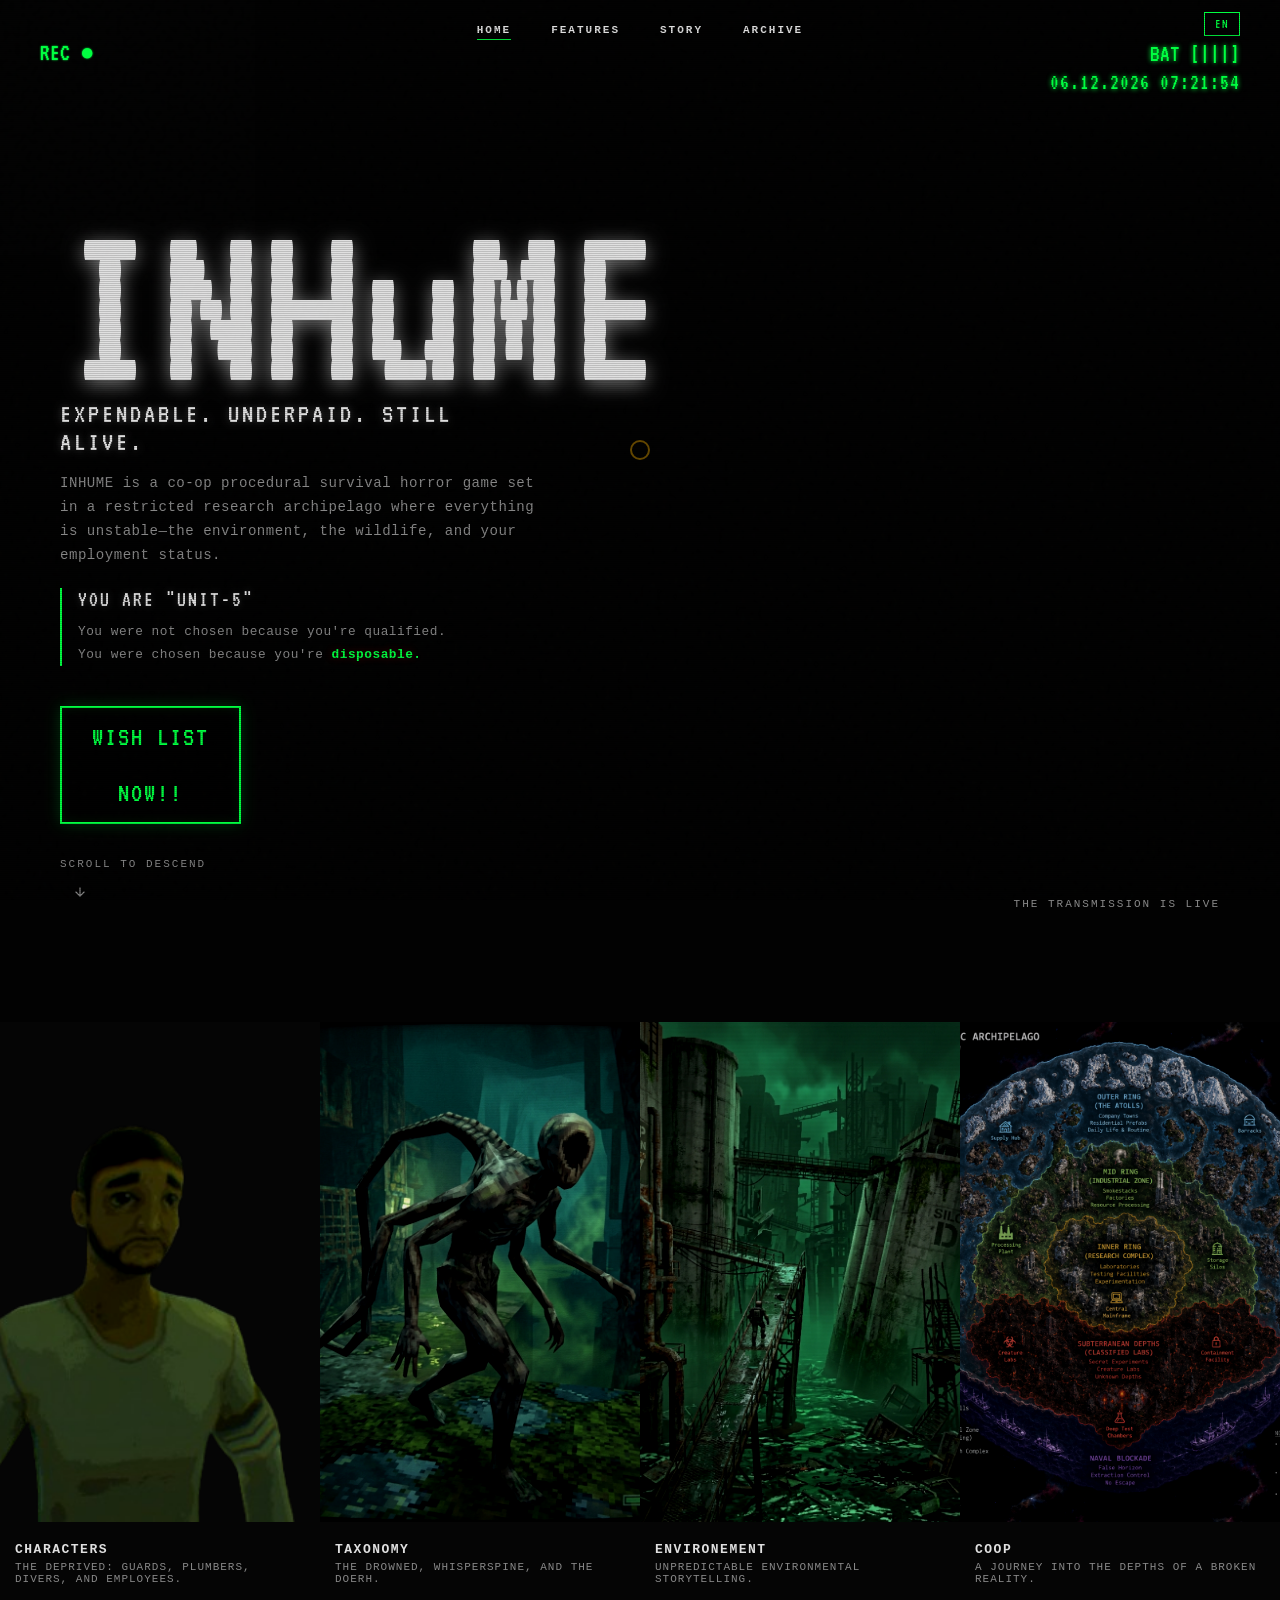
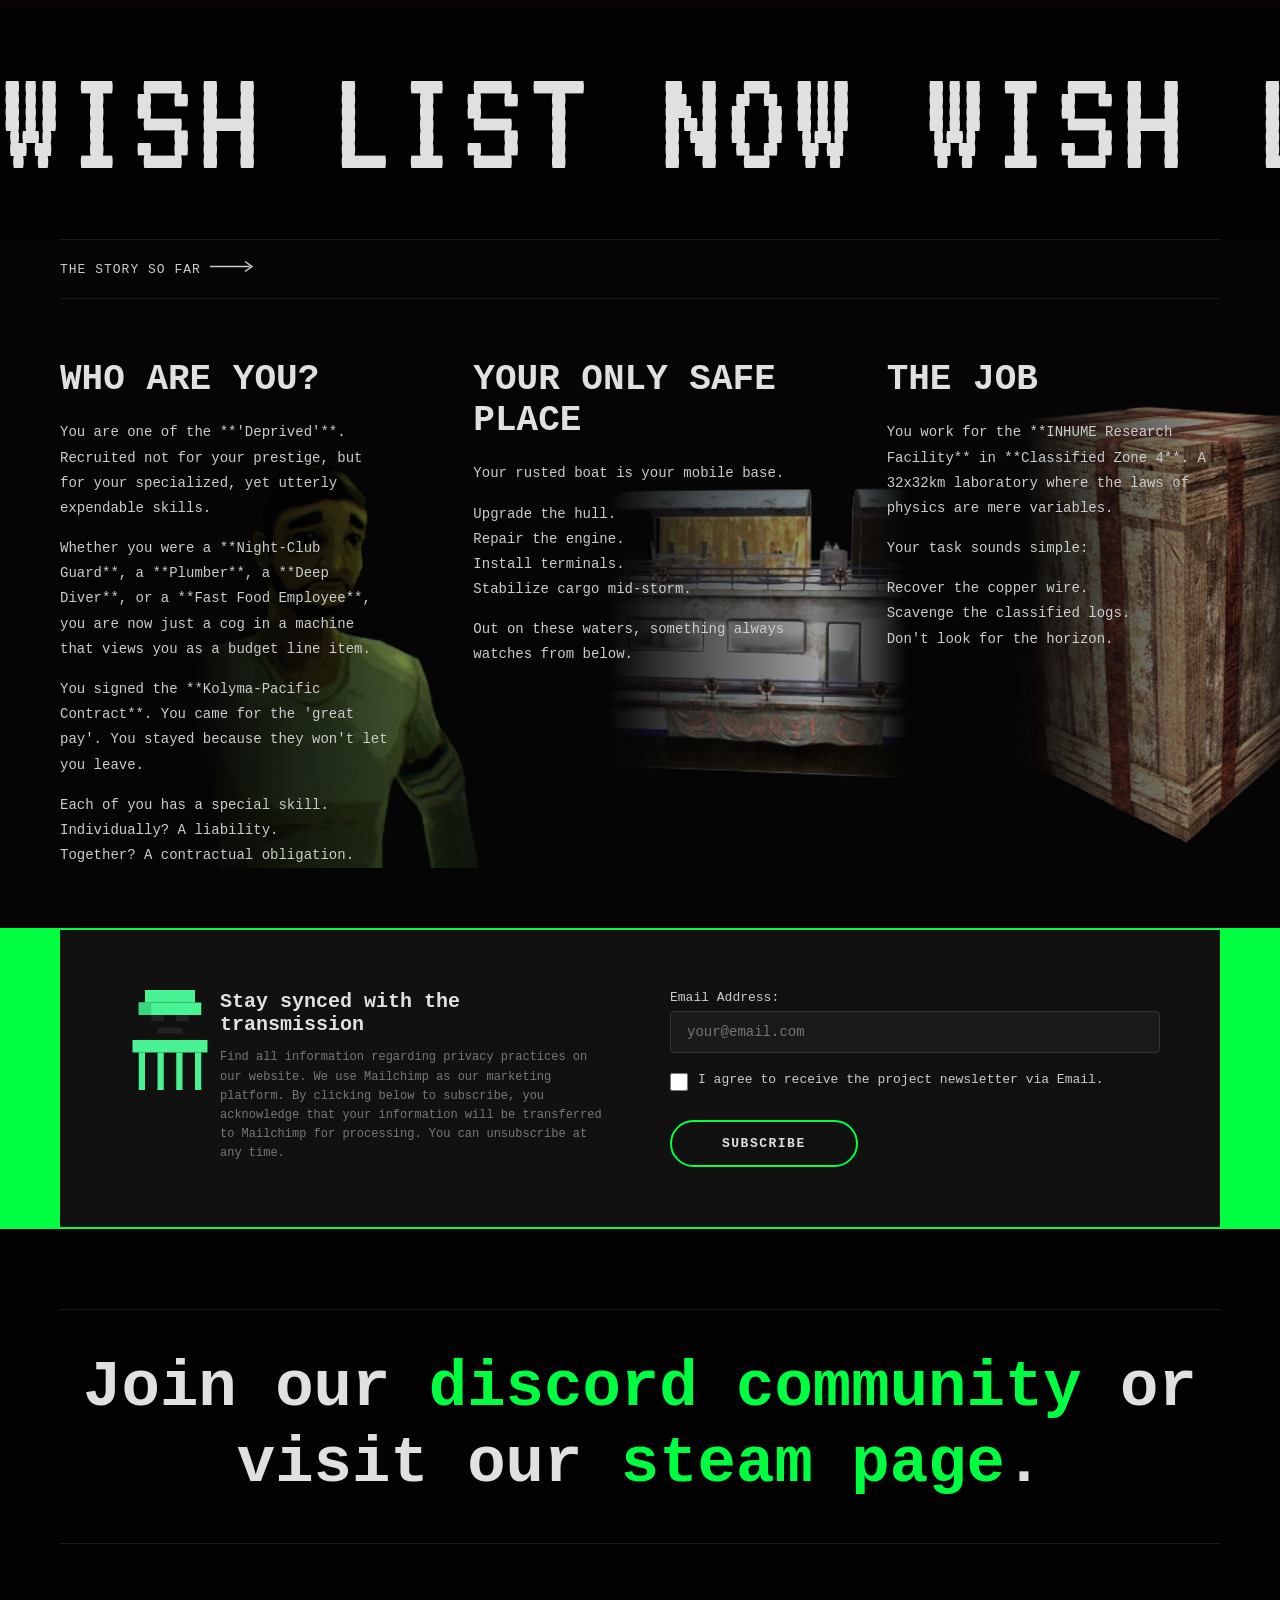
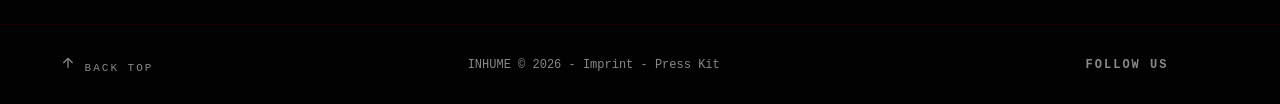
==== commit c10aff0b: "Finalize monster lore and asset mappings: The Doerh (Fused Management), Chimera Hounds, Mutated Oxen" ====
--- a/index.html
+++ b/index.html
@@ -431,22 +431,18 @@
                 <div class="sidebar">
                     <div class="retro-img-container">
                         <img src="NewDoerh.png" alt="The Doerh">
-                        <div class="caption">Subject ID: The Doerh</div>
-                    </div>
-                    <table class="stat-table">
-                        <tr><th colspan="2" style="text-align:center;">HARVEST YIELD</th></tr>
-                        <tr><th>Biomass</th><td>700 kg</td></tr>
-                        <tr><th>Industrial Value</th><td>Low</td></tr>
-                        <tr><th>Usable Organs</th><td>Ocular Fluid (Toxic)</td></tr>
-                    </table>
-                </div>
-                <div class="text-column">
-                    <h3>Entity: THE DOERH</h3>
-                    <p>A towering, lumbering humanoid entity. Its most distinguishing feature is the complete absence of a distinct head or neck; instead, a massive human face spans the entirety of its rounded torso. Note the bulky legs, large hands, and shiny big eyes.</p>
-                    <table class="stat-table">
-                        <tr><th>Classification</th><td>Giant / Terrestrial Mutagen</td></tr>
-                        <tr><th>Behavior</th><td>Territorial, Melancholic</td></tr>
-                        <tr><th>Threat Level</th><td>High (Blunt Force)</td></tr>
+                        <div class="caption">Subject ID: The Doerh (Fused Management)</div>
+                    </div>
+                </div>
+                <div class="text-column">
+                    <h3>Entity: THE DOERH (FUSED MANAGEMENT)</h3>
+                    <p>The fused remains of lead scientists and managers who suffered a complete mental collapse. These massive, bipedal heads act as the ultimate wardens of the Central Mainframe.</p>
+                    <p><strong>Passive State (Corporate Burnout):</strong> Entirely passive, often found quietly sobbing or staring blankly in boardrooms. Ignoring them is advised.</p>
+                    <p><strong>Aggro State (The Meltdown):</strong> Triggered by physical contact or intrusion into its hideout. The sobbing turns into a distorted wail as it drops to all fours, trampling everything in a violent rampage.</p>
+                    <table class="stat-table">
+                        <tr><th>Classification</th><td>Giant / Fused Management</td></tr>
+                        <tr><th>Behavior</th><td>Passive (Burnout) / Territorial Aggro</td></tr>
+                        <tr><th>Threat Level</th><td>Extreme (Panic Event)</td></tr>
                     </table>
                 </div>
             </div>
@@ -473,18 +469,18 @@
             <!-- DROWNED -->
             <div class="grid-layout">
                 <div class="text-column">
-                    <h3>Entity: THE DROWNED (BENTHIC VARIANT)</h3>
-                    <p>Victims of the Drowning Paradox. Heavily armored entities, encased entirely in deep-sea coral and rusty scrap. Recent sightings report a massive, quadrupedal variant known as the **Benthic Beast** that patrols the shoreline with a primitive spear fused to its carapace.</p>
-                    <table class="stat-table">
-                        <tr><th>Classification</th><td>Corrupted / Benthic Beast</td></tr>
+                    <h3>Entity: THE DROWNED</h3>
+                    <p>Victims of the Drowning Paradox. Heavily armored entities, encased entirely in deep-sea coral and rusty scrap. They wield crude, hardened spears made from ship wreckage and patrol the shorelines in a recursive cycle of post-mortem duty.</p>
+                    <table class="stat-table">
+                        <tr><th>Classification</th><td>Corrupted / Aquatic</td></tr>
                         <tr><th>Behavior</th><td>Hostile, Relentless</td></tr>
                         <tr><th>Threat Level</th><td>Severe</td></tr>
                     </table>
                 </div>
                 <div class="sidebar">
                     <div class="retro-img-container">
-                        <img src="hound.png" alt="The Drowned Benthic Beast">
-                        <div class="caption">Subject ID: Benthic Variant-01</div>
+                        <img src="ps1_drowned.png" alt="The Drowned">
+                        <div class="caption">Subject ID: The Drowned</div>
                     </div>
                 </div>
             </div>
@@ -609,21 +605,59 @@
                 </div>
             </div>
 
-            <!-- THE EXECUTIVE BOARD -->
+            <!-- THE EXECUTIVE BOARD (MUTATED OWLS) -->
             <div class="grid-layout">
                 <div class="sidebar">
                     <div class="retro-img-container">
                         <img src="masterOwl.png" alt="The Management">
-                        <div class="caption">Subject ID: Level 9 Manager</div>
-                    </div>
-                </div>
-                <div class="text-column">
-                    <h3>Entity: THE MANAGEMENT (EXECUTIVE BOARD)</h3>
-                    <p>The architects of the Sanitization Protocol. High-ranking members of The Company who have successfully uploaded their consciousness into advanced avian synthetics. They observe the islands from secure bunkers, directing the "Cleaners" to purge the Atolls of all witnesses.</p>
-                    <table class="stat-table">
-                        <tr><th>Classification</th><td>Synthetized / Executive</td></tr>
-                        <tr><th>Behavior</th><td>Observation, Strategic Purge</td></tr>
+                        <div class="caption">Subject ID: Mutated Owl (Level 9 Manager)</div>
+                    </div>
+                </div>
+                <div class="text-column">
+                    <h3>Entity: MUTATED OWLS (EXECUTIVE BOARD)</h3>
+                    <p>High-ranking members of The Company who successfully uploaded their consciousness into advanced avian synthetics. Nesting in abandoned smokestacks, they possess reactive, glowing eyes that pierce the emerald fog. They dive-bomb survivors scaling industrial structures.</p>
+                    <table class="stat-table">
+                        <tr><th>Classification</th><td>Synthetized / Avian Predator</td></tr>
+                        <tr><th>Behavior</th><td>Observation / Vertical Dive-Bombing</td></tr>
                         <tr><th>Threat Level</th><td>Omega (Information Hazard)</td></tr>
+                    </table>
+                </div>
+            </div>
+
+            <!-- CHIMERA HOUNDS -->
+            <div class="grid-layout">
+                <div class="text-column">
+                    <h3>Entity: THE CHIMERA HOUND</h3>
+                    <p>Attack dogs originally used by private naval armies to patrol the perimeters. After being spliced with deep-sea genetic material, they have become hairless, pale, multi-limbed predators with unhinged jaws that hunt in coordinated packs through laboratory sectors.</p>
+                    <table class="stat-table">
+                        <tr><th>Classification</th><td>Spliced / Predatory</td></tr>
+                        <tr><th>Behavior</th><td>Pack Hunting / Coordinated Stalking</td></tr>
+                        <tr><th>Threat Level</th><td>Severe (High Speed)</td></tr>
+                    </table>
+                </div>
+                <div class="sidebar">
+                    <div class="retro-img-container">
+                        <img src="hound.png" alt="Chimera Hound">
+                        <div class="caption">Subject ID: Spliced K-9 Unit</div>
+                    </div>
+                </div>
+            </div>
+
+            <!-- MUTATED OXEN -->
+            <div class="grid-layout">
+                <div class="sidebar">
+                    <div class="retro-img-container">
+                        <img src="mutated_ox_monster.png" alt="Mutated Ox">
+                        <div class="caption">Subject ID: Industrial Juggernaut</div>
+                    </div>
+                </div>
+                <div class="text-column">
+                    <h3>Entity: MUTATED OXEN</h3>
+                    <p>Originally heavy beasts of burden for processing plants, bio-leaks and nuclear energy have warped them into massive, aggressive juggernauts covered in industrial plating. They act as organic battering rams, charging blindly through factory fences.</p>
+                    <table class="stat-table">
+                        <tr><th>Classification</th><td>Bovine / Juggernaut</td></tr>
+                        <tr><th>Behavior</th><td>Blind Charging / Heavy Impact</td></tr>
+                        <tr><th>Threat Level</th><td>High (Blunt Force)</td></tr>
                     </table>
                 </div>
             </div>
@@ -667,6 +701,9 @@
                     <tr><td>FSP-00</td><td>Failed Splices</td><td>Psychic Contact</td><td>Avoid Static / Deploy Sanity Meds</td><td>90%</td></tr>
                     <tr><td>CRD-15</td><td>The Cradle</td><td>Audio Range</td><td>Disregard Audio Lure</td><td>60%</td></tr>
                     <tr><td>MGMT-X</td><td>Executive Board</td><td>Direct Sight</td><td>Clock Out Immediately</td><td>100%</td></tr>
+                    <tr><td>HND-04</td><td>Chimera Hound</td><td>&lt; 30 meters</td><td>Hold Position / Suppression Fire</td><td>85%</td></tr>
+                    <tr><td>OX-88</td><td>Mutated Ox</td><td>In Charge Path</td><td>Sidestep / Lateral Evasion</td><td>50%</td></tr>
+                    <tr><td>DER-01</td><td>The Doerh</td><td>Proximity</td><td>Do Not Disturb (Audit Risk)</td><td>99%</td></tr>
                 </tbody>
             </table>
 
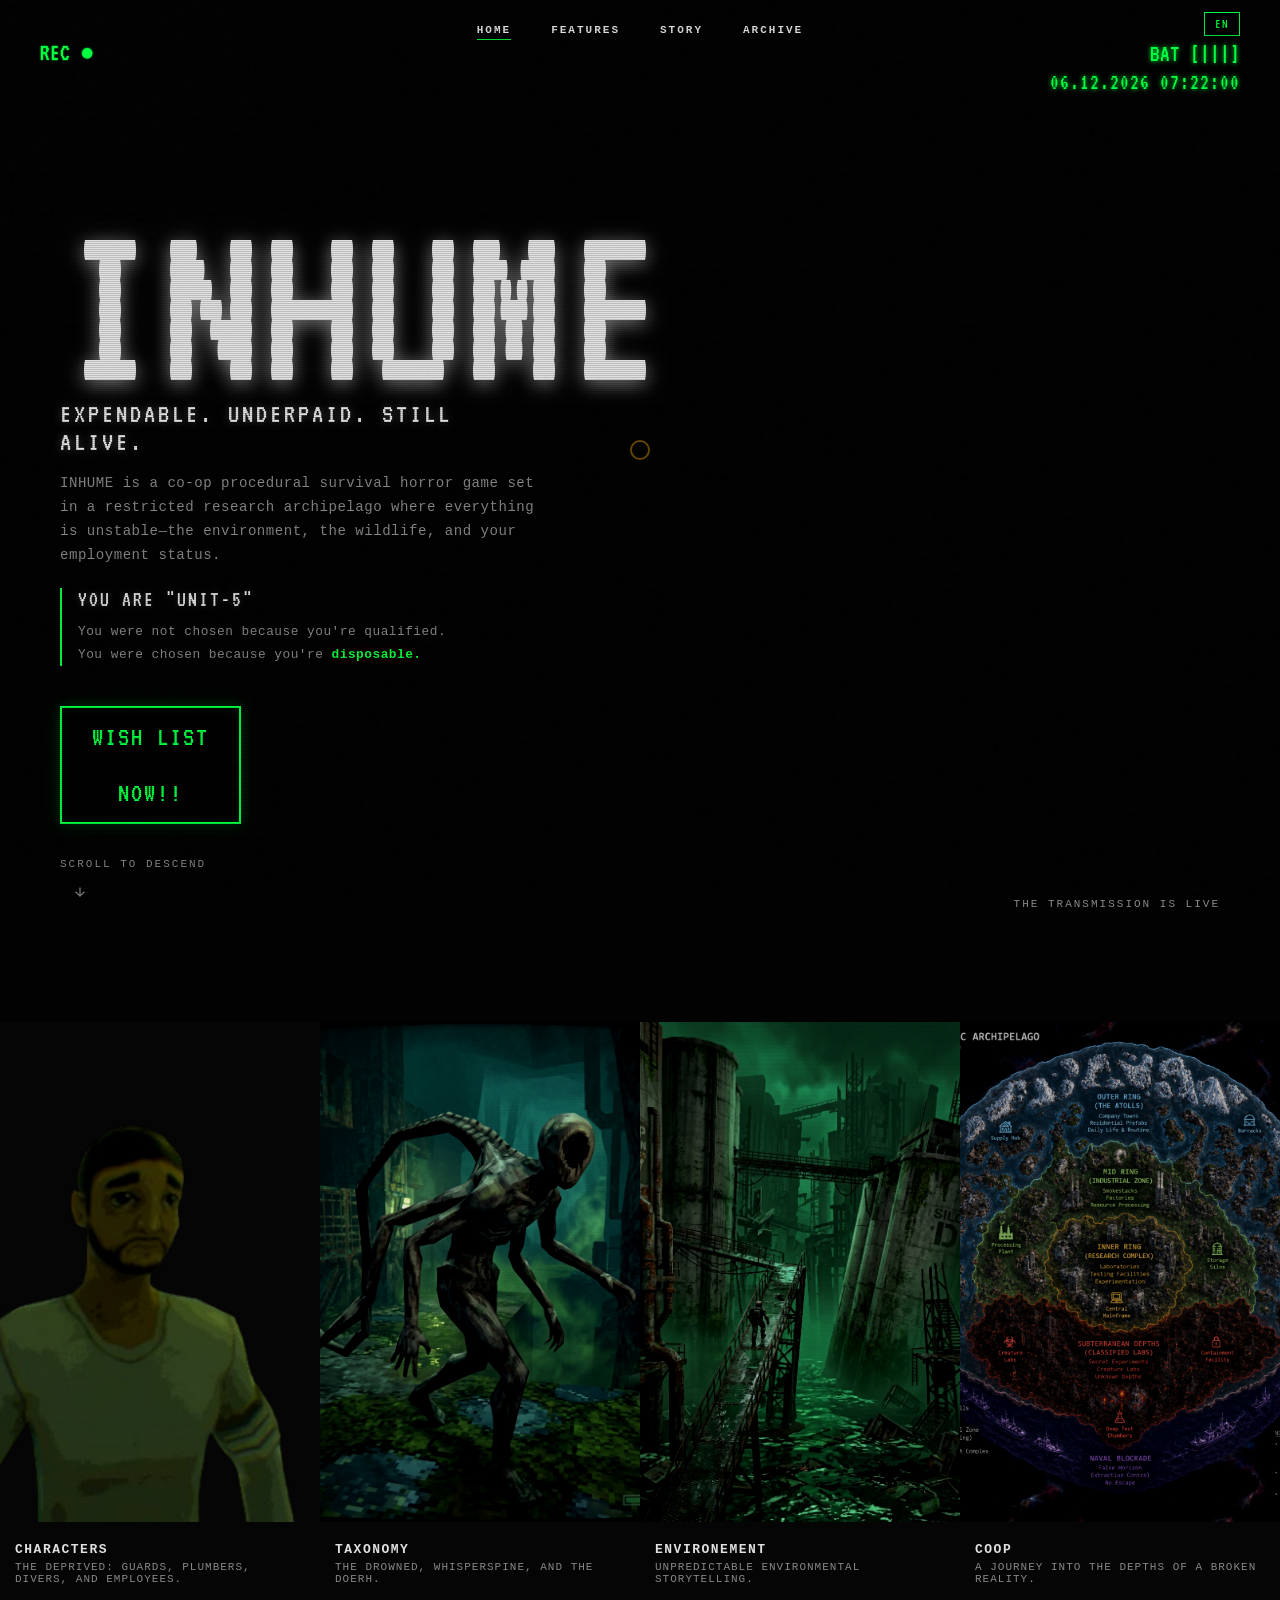
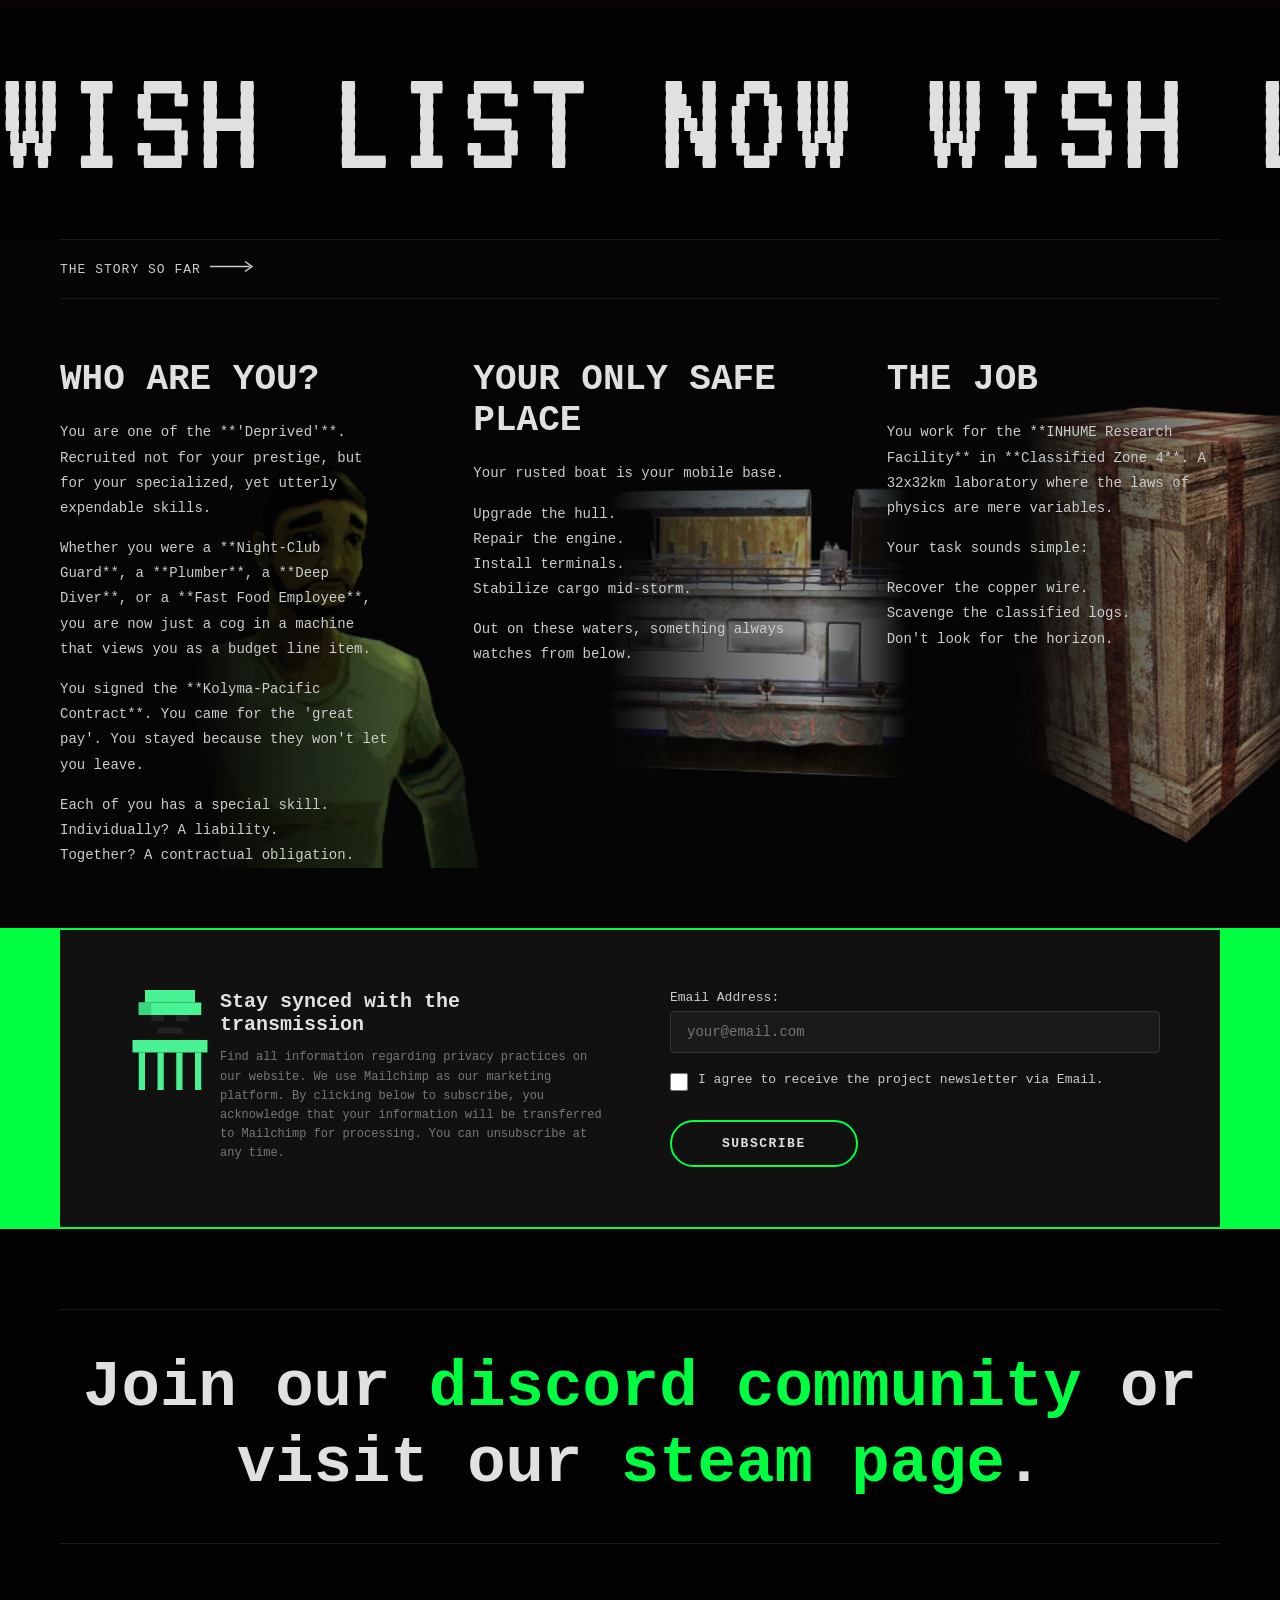
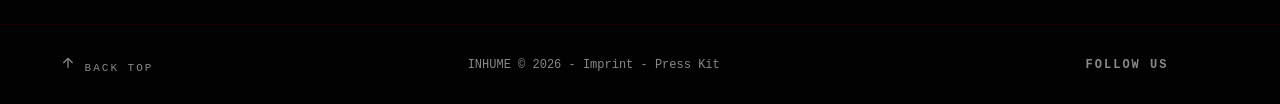
==== commit 71dd64cb: "Correct asset mappings: Mutated Ox (content.png) and Mutated Owl (owl.png)" ====
--- a/index.html
+++ b/index.html
@@ -609,7 +609,7 @@
             <div class="grid-layout">
                 <div class="sidebar">
                     <div class="retro-img-container">
-                        <img src="masterOwl.png" alt="The Management">
+                        <img src="owl.png" alt="The Management">
                         <div class="caption">Subject ID: Mutated Owl (Level 9 Manager)</div>
                     </div>
                 </div>
@@ -647,7 +647,7 @@
             <div class="grid-layout">
                 <div class="sidebar">
                     <div class="retro-img-container">
-                        <img src="mutated_ox_monster.png" alt="Mutated Ox">
+                        <img src="content.png" alt="Mutated Ox">
                         <div class="caption">Subject ID: Industrial Juggernaut</div>
                     </div>
                 </div>
